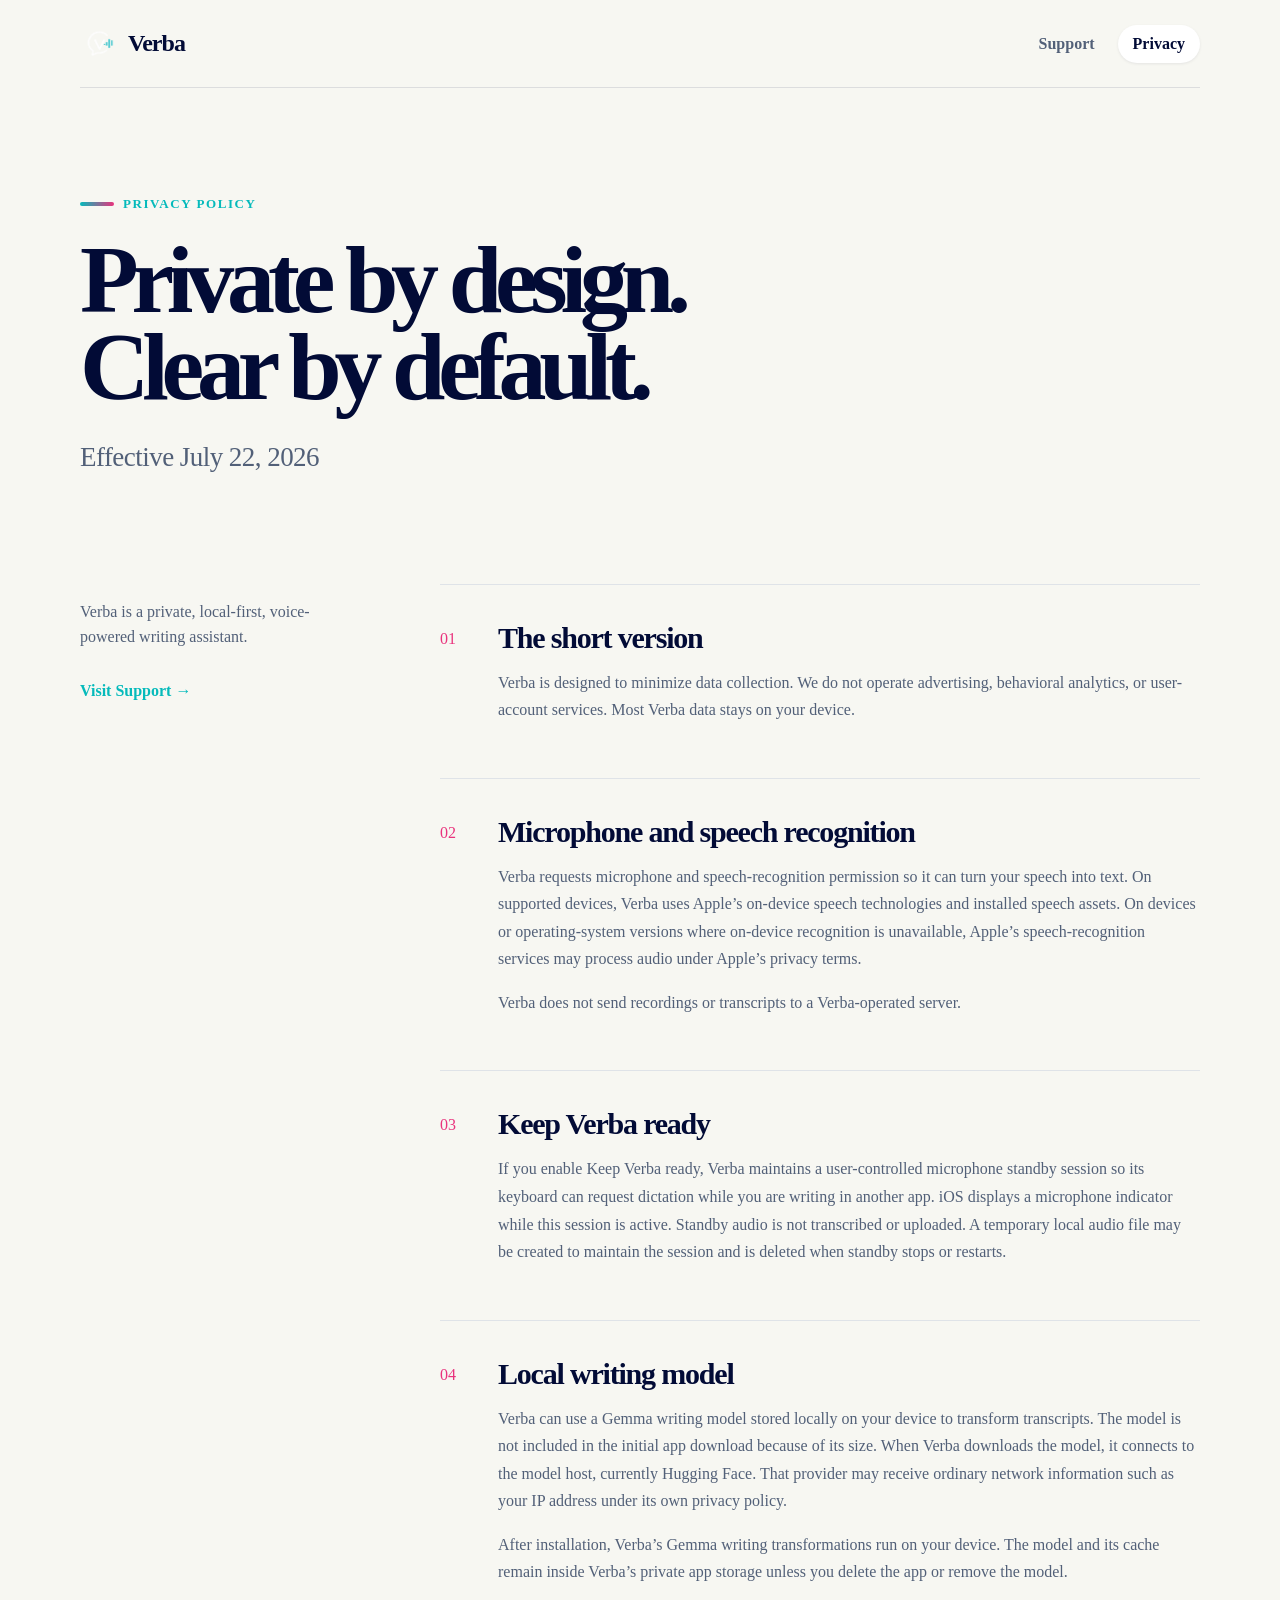
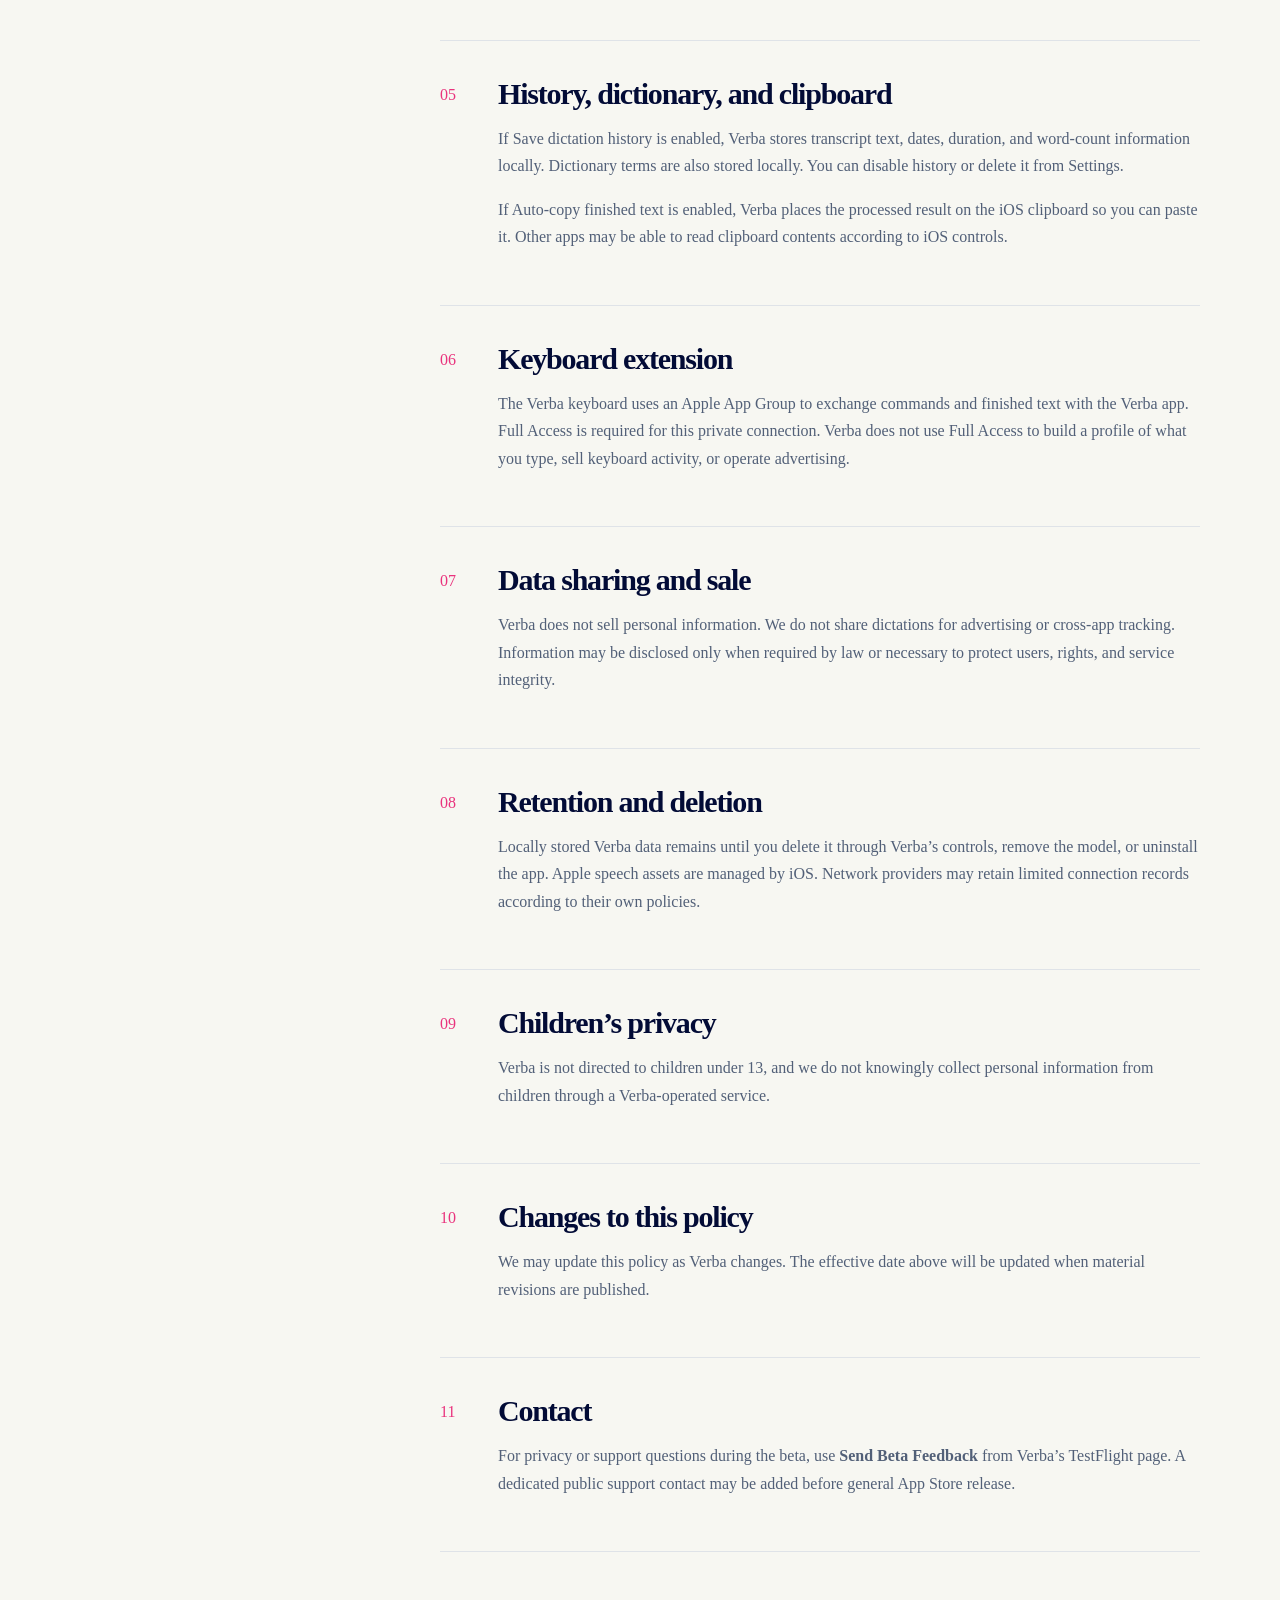
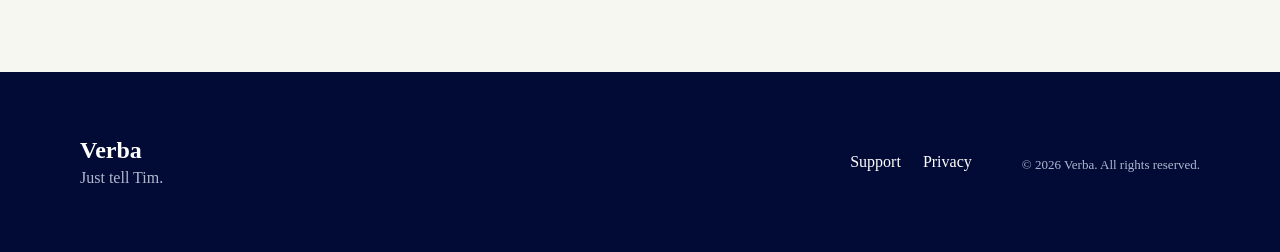
==== privacy/index.html @ 2503d1d3 "Publish Verba support and privacy pages" ====
<!doctype html>
<html lang="en">
<head>
  <meta charset="utf-8">
  <meta name="viewport" content="width=device-width, initial-scale=1">
  <meta name="description" content="Verba Privacy Policy.">
  <title>Privacy Policy — Verba</title>
  <link rel="stylesheet" href="../styles.css">
</head>
<body>
  <header class="site-header shell"><a class="brand" href="../"><img src="../verba-mark.png" alt=""><span>Verba</span></a><nav><a href="../">Support</a><a class="active" href="./">Privacy</a></nav></header>
  <main>
    <section class="policy-hero shell"><div class="eyebrow"><span></span> Privacy Policy</div><h1>Private by design.<br>Clear by default.</h1><p class="lede">Effective July 22, 2026</p></section>
    <div class="policy-layout shell">
      <aside><p>Verba is a private, local-first, voice-powered writing assistant.</p><a href="../">Visit Support →</a></aside>
      <article class="policy-content">
        <section><span>01</span><div><h2>The short version</h2><p>Verba is designed to minimize data collection. We do not operate advertising, behavioral analytics, or user-account services. Most Verba data stays on your device.</p></div></section>
        <section><span>02</span><div><h2>Microphone and speech recognition</h2><p>Verba requests microphone and speech-recognition permission so it can turn your speech into text. On supported devices, Verba uses Apple’s on-device speech technologies and installed speech assets. On devices or operating-system versions where on-device recognition is unavailable, Apple’s speech-recognition services may process audio under Apple’s privacy terms.</p><p>Verba does not send recordings or transcripts to a Verba-operated server.</p></div></section>
        <section><span>03</span><div><h2>Keep Verba ready</h2><p>If you enable Keep Verba ready, Verba maintains a user-controlled microphone standby session so its keyboard can request dictation while you are writing in another app. iOS displays a microphone indicator while this session is active. Standby audio is not transcribed or uploaded. A temporary local audio file may be created to maintain the session and is deleted when standby stops or restarts.</p></div></section>
        <section><span>04</span><div><h2>Local writing model</h2><p>Verba can use a Gemma writing model stored locally on your device to transform transcripts. The model is not included in the initial app download because of its size. When Verba downloads the model, it connects to the model host, currently Hugging Face. That provider may receive ordinary network information such as your IP address under its own privacy policy.</p><p>After installation, Verba’s Gemma writing transformations run on your device. The model and its cache remain inside Verba’s private app storage unless you delete the app or remove the model.</p></div></section>
        <section><span>05</span><div><h2>History, dictionary, and clipboard</h2><p>If Save dictation history is enabled, Verba stores transcript text, dates, duration, and word-count information locally. Dictionary terms are also stored locally. You can disable history or delete it from Settings.</p><p>If Auto-copy finished text is enabled, Verba places the processed result on the iOS clipboard so you can paste it. Other apps may be able to read clipboard contents according to iOS controls.</p></div></section>
        <section><span>06</span><div><h2>Keyboard extension</h2><p>The Verba keyboard uses an Apple App Group to exchange commands and finished text with the Verba app. Full Access is required for this private connection. Verba does not use Full Access to build a profile of what you type, sell keyboard activity, or operate advertising.</p></div></section>
        <section><span>07</span><div><h2>Data sharing and sale</h2><p>Verba does not sell personal information. We do not share dictations for advertising or cross-app tracking. Information may be disclosed only when required by law or necessary to protect users, rights, and service integrity.</p></div></section>
        <section><span>08</span><div><h2>Retention and deletion</h2><p>Locally stored Verba data remains until you delete it through Verba’s controls, remove the model, or uninstall the app. Apple speech assets are managed by iOS. Network providers may retain limited connection records according to their own policies.</p></div></section>
        <section><span>09</span><div><h2>Children’s privacy</h2><p>Verba is not directed to children under 13, and we do not knowingly collect personal information from children through a Verba-operated service.</p></div></section>
        <section><span>10</span><div><h2>Changes to this policy</h2><p>We may update this policy as Verba changes. The effective date above will be updated when material revisions are published.</p></div></section>
        <section><span>11</span><div><h2>Contact</h2><p>For privacy or support questions during the beta, use <strong>Send Beta Feedback</strong> from Verba’s TestFlight page. A dedicated public support contact may be added before general App Store release.</p></div></section>
      </article>
    </div>
  </main>
  <footer><div class="shell footer-inner"><div><strong>Verba</strong><p>Just tell Tim.</p></div><div class="footer-links"><a href="../">Support</a><a href="./">Privacy</a></div><p class="copyright">© 2026 Verba. All rights reserved.</p></div></footer>
</body>
</html>
---- styles.css ----
:root {
  --navy: #020b36;
  --navy-soft: #0a1748;
  --teal: #05babb;
  --pink: #e9337d;
  --paper: #f7f7f2;
  --white: #ffffff;
  --ink-muted: #526078;
  --line: #dfe3e8;
}

* { box-sizing: border-box; }
html { scroll-behavior: smooth; }
body { margin: 0; color: var(--navy); background: var(--paper); font-family: var(--font-geist-sans), system-ui, sans-serif; }
a { color: inherit; text-decoration: none; }
.shell { width: min(1120px, calc(100% - 40px)); margin-inline: auto; }

.site-header { height: 88px; display: flex; align-items: center; justify-content: space-between; border-bottom: 1px solid rgba(2,11,54,.11); }
.brand { display: flex; align-items: center; gap: 10px; font-size: 24px; font-weight: 720; letter-spacing: -.04em; }
.brand img { width: 38px; height: 38px; object-fit: contain; }
nav { display: flex; align-items: center; gap: 8px; }
nav a { color: var(--ink-muted); padding: 10px 15px; border-radius: 999px; font-weight: 600; }
nav a:hover, nav a.active { color: var(--navy); background: var(--white); box-shadow: 0 1px 3px rgba(2,11,54,.08); }

.hero, .policy-hero { padding: 108px 0 96px; }
.eyebrow, .kicker { color: var(--teal); font-size: 13px; font-weight: 760; letter-spacing: .12em; text-transform: uppercase; }
.eyebrow { display: flex; align-items: center; gap: 9px; }
.eyebrow span { width: 34px; height: 4px; border-radius: 4px; background: linear-gradient(90deg,var(--teal),var(--pink)); }
h1 { max-width: 880px; margin: 24px 0 22px; font-size: clamp(56px, 9vw, 112px); line-height: .91; letter-spacing: -.075em; font-weight: 700; }
.lede { max-width: 680px; color: var(--ink-muted); font-size: clamp(19px, 2.4vw, 27px); line-height: 1.45; letter-spacing: -.02em; }
.hero-actions { display: flex; gap: 12px; margin-top: 40px; flex-wrap: wrap; }
.primary-button, .secondary-button { display: inline-flex; justify-content: center; align-items: center; min-height: 52px; padding: 0 22px; border-radius: 14px; font-weight: 680; }
.primary-button { color: white; background: var(--navy); box-shadow: 0 12px 30px rgba(2,11,54,.15); }
.primary-button:hover { background: var(--navy-soft); transform: translateY(-1px); }
.secondary-button { border: 1px solid var(--line); background: rgba(255,255,255,.55); }

.section { padding: 90px 0; border-top: 1px solid rgba(2,11,54,.1); }
.section-heading { display: grid; grid-template-columns: 1fr 2fr; gap: 32px; margin-bottom: 40px; }
h2 { margin: 0; font-size: clamp(34px, 5vw, 58px); line-height: 1; letter-spacing: -.055em; }
.topic-grid { display: grid; grid-template-columns: repeat(3,1fr); gap: 14px; }
.topic-card { min-height: 290px; display: flex; flex-direction: column; padding: 26px; border: 1px solid var(--line); border-radius: 22px; background: var(--white); box-shadow: 0 10px 34px rgba(2,11,54,.045); }
.topic-number { color: var(--pink); font-family: var(--font-geist-mono), monospace; font-size: 13px; }
.topic-card h3 { margin: auto 0 12px; font-size: 24px; letter-spacing: -.035em; }
.topic-card p, .privacy-callout p, .contact-section p { margin: 0; color: var(--ink-muted); line-height: 1.62; }

.privacy-callout { display: grid; grid-template-columns: 1fr auto; gap: 60px; align-items: end; margin-block: 30px 100px; padding: 58px; color: white; background: var(--navy); border-radius: 30px; overflow: hidden; position: relative; }
.privacy-callout::after { content: ""; position: absolute; right: -80px; top: -100px; width: 300px; height: 300px; border-radius: 50%; background: radial-gradient(circle, rgba(5,186,187,.35), transparent 68%); }
.privacy-callout .kicker { color: #55dfda; }
.privacy-callout h2 { margin: 14px 0 20px; max-width: 700px; }
.privacy-callout p { color: #c8d1e5; max-width: 710px; }
.privacy-callout .primary-button { color: var(--navy); background: white; z-index: 1; }

.contact-section { padding: 60px 0 120px; }
.contact-section h2 { margin: 14px 0 22px; }
.contact-section p { max-width: 680px; font-size: 18px; }

.policy-hero { padding-bottom: 80px; }
.policy-hero h1 { font-size: clamp(54px, 8vw, 96px); }
.policy-layout { display: grid; grid-template-columns: 270px 1fr; gap: 90px; padding-bottom: 120px; }
.policy-layout aside { position: sticky; top: 30px; align-self: start; color: var(--ink-muted); line-height: 1.55; }
.policy-layout aside a { display: inline-block; margin-top: 14px; color: var(--teal); font-weight: 700; }
.policy-content { border-top: 1px solid var(--line); }
.policy-content > section { display: grid; grid-template-columns: 46px 1fr; gap: 12px; padding: 38px 0; border-bottom: 1px solid var(--line); }
.policy-content > section > span { color: var(--pink); font: 13px var(--font-geist-mono), monospace; padding-top: 7px; }
.policy-content h2 { font-size: 30px; letter-spacing: -.04em; }
.policy-content p { color: var(--ink-muted); line-height: 1.72; font-size: 16px; }

footer { color: white; background: var(--navy); }
.footer-inner { min-height: 180px; display: grid; grid-template-columns: 1fr auto auto; align-items: center; gap: 50px; }
.footer-inner strong { font-size: 24px; }
.footer-inner p { margin: 5px 0 0; color: #aeb9d1; }
.footer-links { display: flex; gap: 22px; }
.copyright { font-size: 13px; }

@media (max-width: 800px) {
  .hero, .policy-hero { padding: 72px 0 68px; }
  .section-heading, .policy-layout { grid-template-columns: 1fr; gap: 25px; }
  .topic-grid { grid-template-columns: 1fr; }
  .topic-card { min-height: 240px; }
  .privacy-callout { grid-template-columns: 1fr; padding: 36px 26px; gap: 30px; }
  .policy-layout aside { position: static; }
  .footer-inner { grid-template-columns: 1fr; padding: 44px 0; gap: 25px; }
}

@media (max-width: 520px) {
  .shell { width: min(100% - 28px, 1120px); }
  .site-header { height: 74px; }
  .brand { font-size: 21px; }
  .brand img { width: 32px; height: 32px; }
  nav a { padding: 8px 10px; font-size: 14px; }
  h1 { font-size: 55px; }
  .hero-actions a { width: 100%; }
}
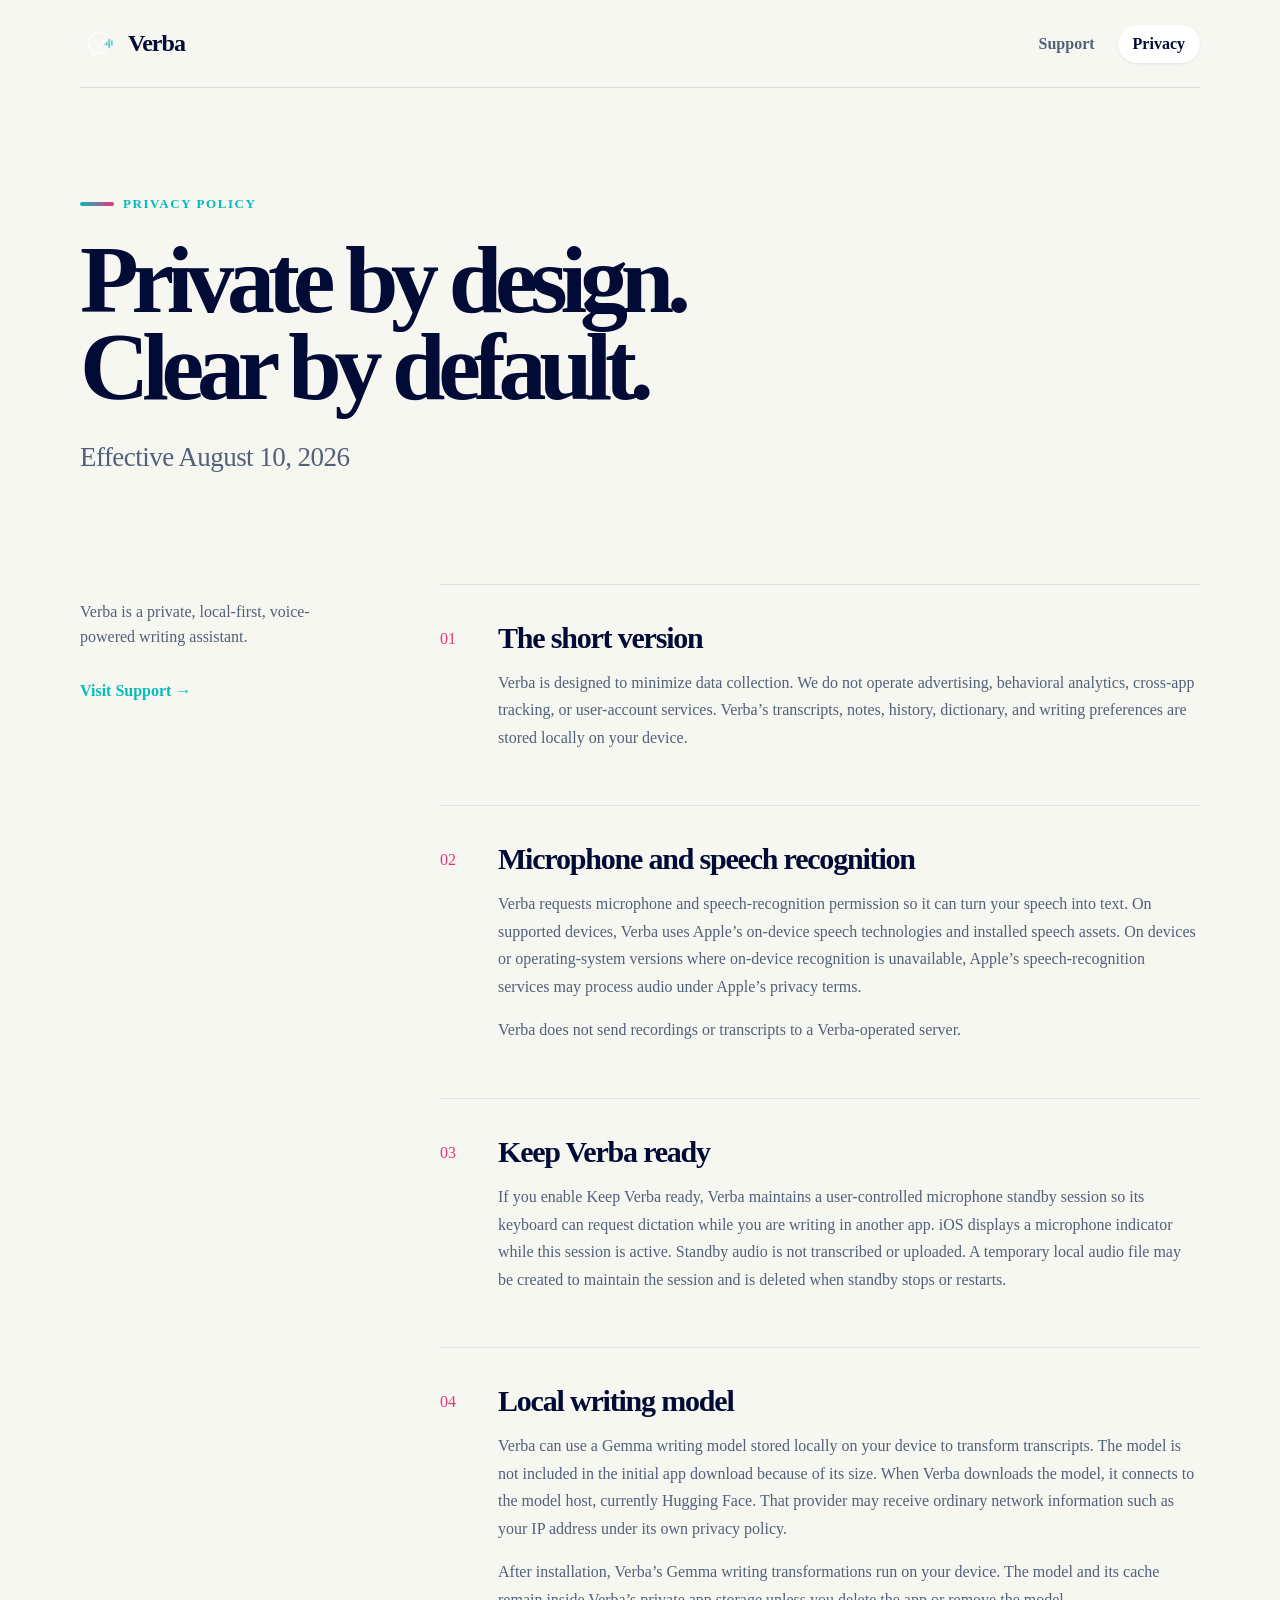
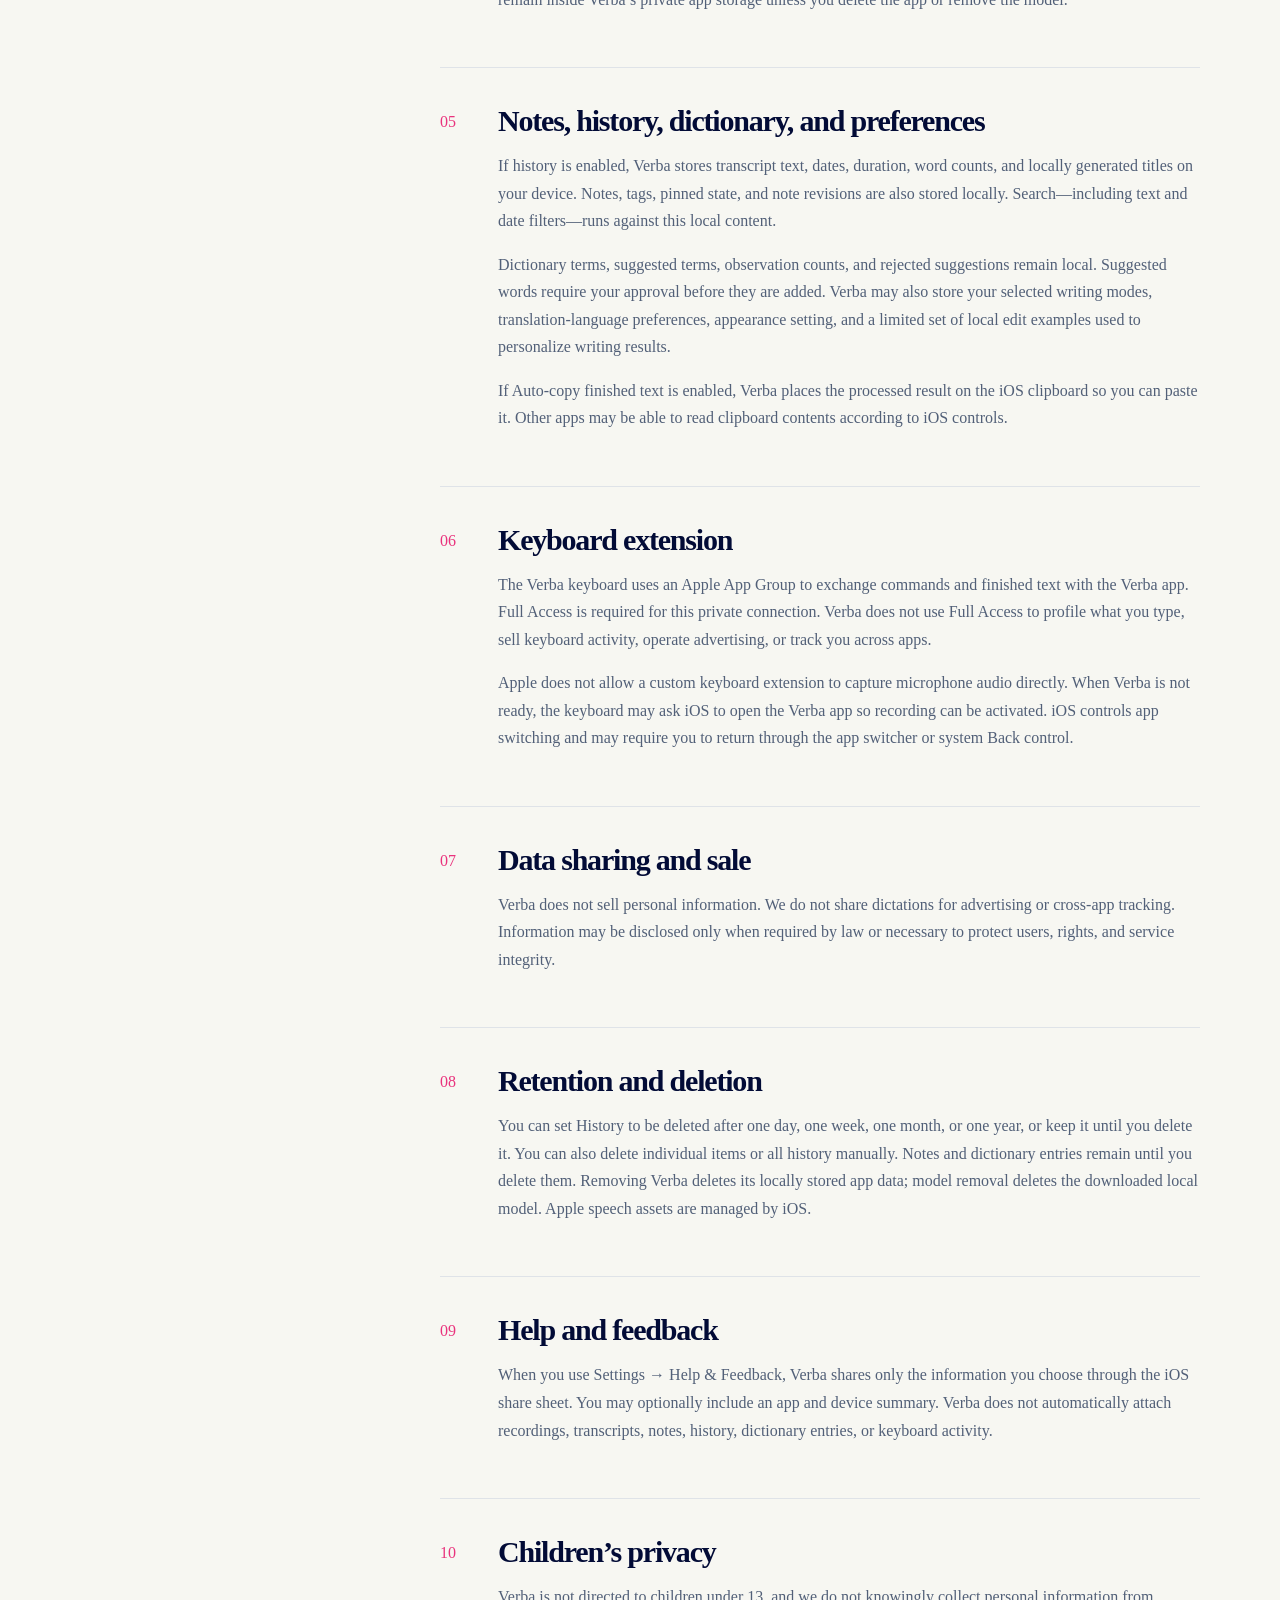
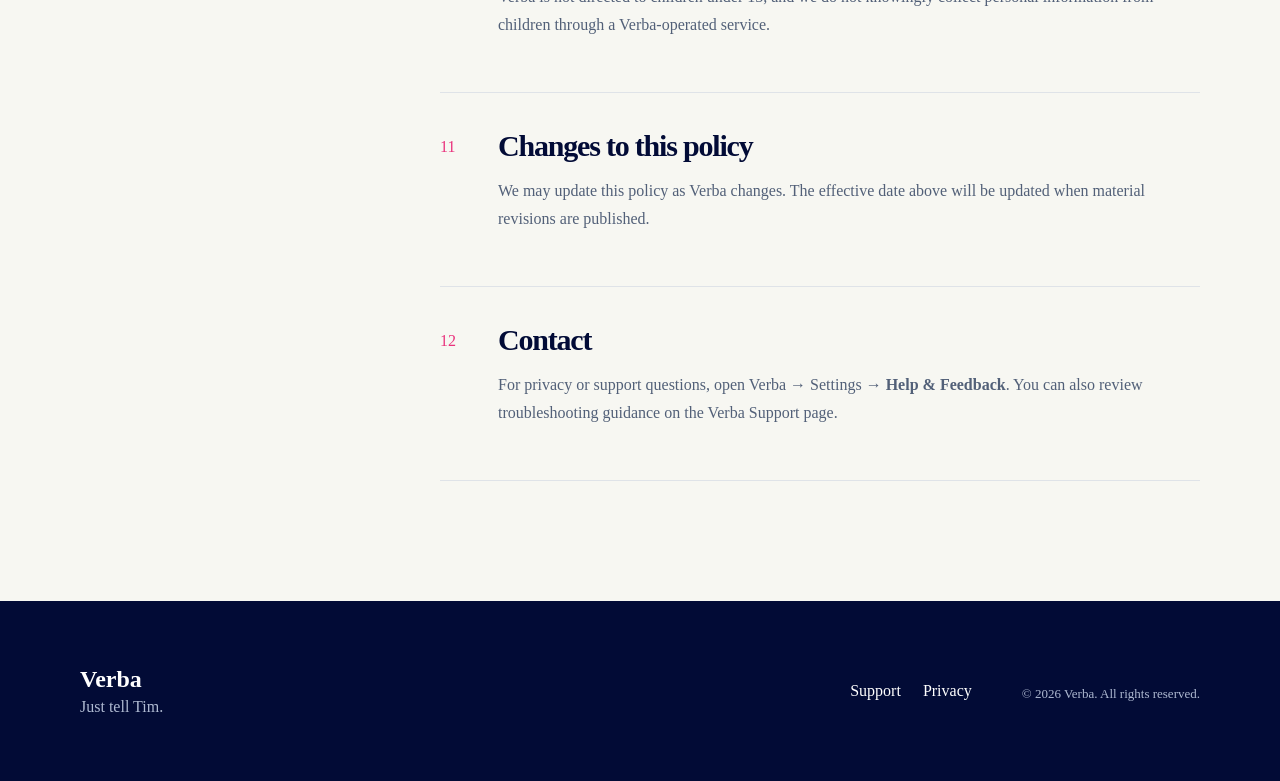
==== commit 5c6b08fd: "Update Verba support and privacy pages" ====
--- a/privacy/index.html
+++ b/privacy/index.html
@@ -10,21 +10,22 @@
 <body>
   <header class="site-header shell"><a class="brand" href="../"><img src="../verba-mark.png" alt=""><span>Verba</span></a><nav><a href="../">Support</a><a class="active" href="./">Privacy</a></nav></header>
   <main>
-    <section class="policy-hero shell"><div class="eyebrow"><span></span> Privacy Policy</div><h1>Private by design.<br>Clear by default.</h1><p class="lede">Effective July 22, 2026</p></section>
+    <section class="policy-hero shell"><div class="eyebrow"><span></span> Privacy Policy</div><h1>Private by design.<br>Clear by default.</h1><p class="lede">Effective August 10, 2026</p></section>
     <div class="policy-layout shell">
       <aside><p>Verba is a private, local-first, voice-powered writing assistant.</p><a href="../">Visit Support →</a></aside>
       <article class="policy-content">
-        <section><span>01</span><div><h2>The short version</h2><p>Verba is designed to minimize data collection. We do not operate advertising, behavioral analytics, or user-account services. Most Verba data stays on your device.</p></div></section>
+        <section><span>01</span><div><h2>The short version</h2><p>Verba is designed to minimize data collection. We do not operate advertising, behavioral analytics, cross-app tracking, or user-account services. Verba’s transcripts, notes, history, dictionary, and writing preferences are stored locally on your device.</p></div></section>
         <section><span>02</span><div><h2>Microphone and speech recognition</h2><p>Verba requests microphone and speech-recognition permission so it can turn your speech into text. On supported devices, Verba uses Apple’s on-device speech technologies and installed speech assets. On devices or operating-system versions where on-device recognition is unavailable, Apple’s speech-recognition services may process audio under Apple’s privacy terms.</p><p>Verba does not send recordings or transcripts to a Verba-operated server.</p></div></section>
         <section><span>03</span><div><h2>Keep Verba ready</h2><p>If you enable Keep Verba ready, Verba maintains a user-controlled microphone standby session so its keyboard can request dictation while you are writing in another app. iOS displays a microphone indicator while this session is active. Standby audio is not transcribed or uploaded. A temporary local audio file may be created to maintain the session and is deleted when standby stops or restarts.</p></div></section>
         <section><span>04</span><div><h2>Local writing model</h2><p>Verba can use a Gemma writing model stored locally on your device to transform transcripts. The model is not included in the initial app download because of its size. When Verba downloads the model, it connects to the model host, currently Hugging Face. That provider may receive ordinary network information such as your IP address under its own privacy policy.</p><p>After installation, Verba’s Gemma writing transformations run on your device. The model and its cache remain inside Verba’s private app storage unless you delete the app or remove the model.</p></div></section>
-        <section><span>05</span><div><h2>History, dictionary, and clipboard</h2><p>If Save dictation history is enabled, Verba stores transcript text, dates, duration, and word-count information locally. Dictionary terms are also stored locally. You can disable history or delete it from Settings.</p><p>If Auto-copy finished text is enabled, Verba places the processed result on the iOS clipboard so you can paste it. Other apps may be able to read clipboard contents according to iOS controls.</p></div></section>
-        <section><span>06</span><div><h2>Keyboard extension</h2><p>The Verba keyboard uses an Apple App Group to exchange commands and finished text with the Verba app. Full Access is required for this private connection. Verba does not use Full Access to build a profile of what you type, sell keyboard activity, or operate advertising.</p></div></section>
+        <section><span>05</span><div><h2>Notes, history, dictionary, and preferences</h2><p>If history is enabled, Verba stores transcript text, dates, duration, word counts, and locally generated titles on your device. Notes, tags, pinned state, and note revisions are also stored locally. Search—including text and date filters—runs against this local content.</p><p>Dictionary terms, suggested terms, observation counts, and rejected suggestions remain local. Suggested words require your approval before they are added. Verba may also store your selected writing modes, translation-language preferences, appearance setting, and a limited set of local edit examples used to personalize writing results.</p><p>If Auto-copy finished text is enabled, Verba places the processed result on the iOS clipboard so you can paste it. Other apps may be able to read clipboard contents according to iOS controls.</p></div></section>
+        <section><span>06</span><div><h2>Keyboard extension</h2><p>The Verba keyboard uses an Apple App Group to exchange commands and finished text with the Verba app. Full Access is required for this private connection. Verba does not use Full Access to profile what you type, sell keyboard activity, operate advertising, or track you across apps.</p><p>Apple does not allow a custom keyboard extension to capture microphone audio directly. When Verba is not ready, the keyboard may ask iOS to open the Verba app so recording can be activated. iOS controls app switching and may require you to return through the app switcher or system Back control.</p></div></section>
         <section><span>07</span><div><h2>Data sharing and sale</h2><p>Verba does not sell personal information. We do not share dictations for advertising or cross-app tracking. Information may be disclosed only when required by law or necessary to protect users, rights, and service integrity.</p></div></section>
-        <section><span>08</span><div><h2>Retention and deletion</h2><p>Locally stored Verba data remains until you delete it through Verba’s controls, remove the model, or uninstall the app. Apple speech assets are managed by iOS. Network providers may retain limited connection records according to their own policies.</p></div></section>
-        <section><span>09</span><div><h2>Children’s privacy</h2><p>Verba is not directed to children under 13, and we do not knowingly collect personal information from children through a Verba-operated service.</p></div></section>
-        <section><span>10</span><div><h2>Changes to this policy</h2><p>We may update this policy as Verba changes. The effective date above will be updated when material revisions are published.</p></div></section>
-        <section><span>11</span><div><h2>Contact</h2><p>For privacy or support questions during the beta, use <strong>Send Beta Feedback</strong> from Verba’s TestFlight page. A dedicated public support contact may be added before general App Store release.</p></div></section>
+        <section><span>08</span><div><h2>Retention and deletion</h2><p>You can set History to be deleted after one day, one week, one month, or one year, or keep it until you delete it. You can also delete individual items or all history manually. Notes and dictionary entries remain until you delete them. Removing Verba deletes its locally stored app data; model removal deletes the downloaded local model. Apple speech assets are managed by iOS.</p></div></section>
+        <section><span>09</span><div><h2>Help and feedback</h2><p>When you use Settings → Help &amp; Feedback, Verba shares only the information you choose through the iOS share sheet. You may optionally include an app and device summary. Verba does not automatically attach recordings, transcripts, notes, history, dictionary entries, or keyboard activity.</p></div></section>
+        <section><span>10</span><div><h2>Children’s privacy</h2><p>Verba is not directed to children under 13, and we do not knowingly collect personal information from children through a Verba-operated service.</p></div></section>
+        <section><span>11</span><div><h2>Changes to this policy</h2><p>We may update this policy as Verba changes. The effective date above will be updated when material revisions are published.</p></div></section>
+        <section><span>12</span><div><h2>Contact</h2><p>For privacy or support questions, open Verba → Settings → <strong>Help &amp; Feedback</strong>. You can also review troubleshooting guidance on the <a href="../">Verba Support page</a>.</p></div></section>
       </article>
     </div>
   </main>
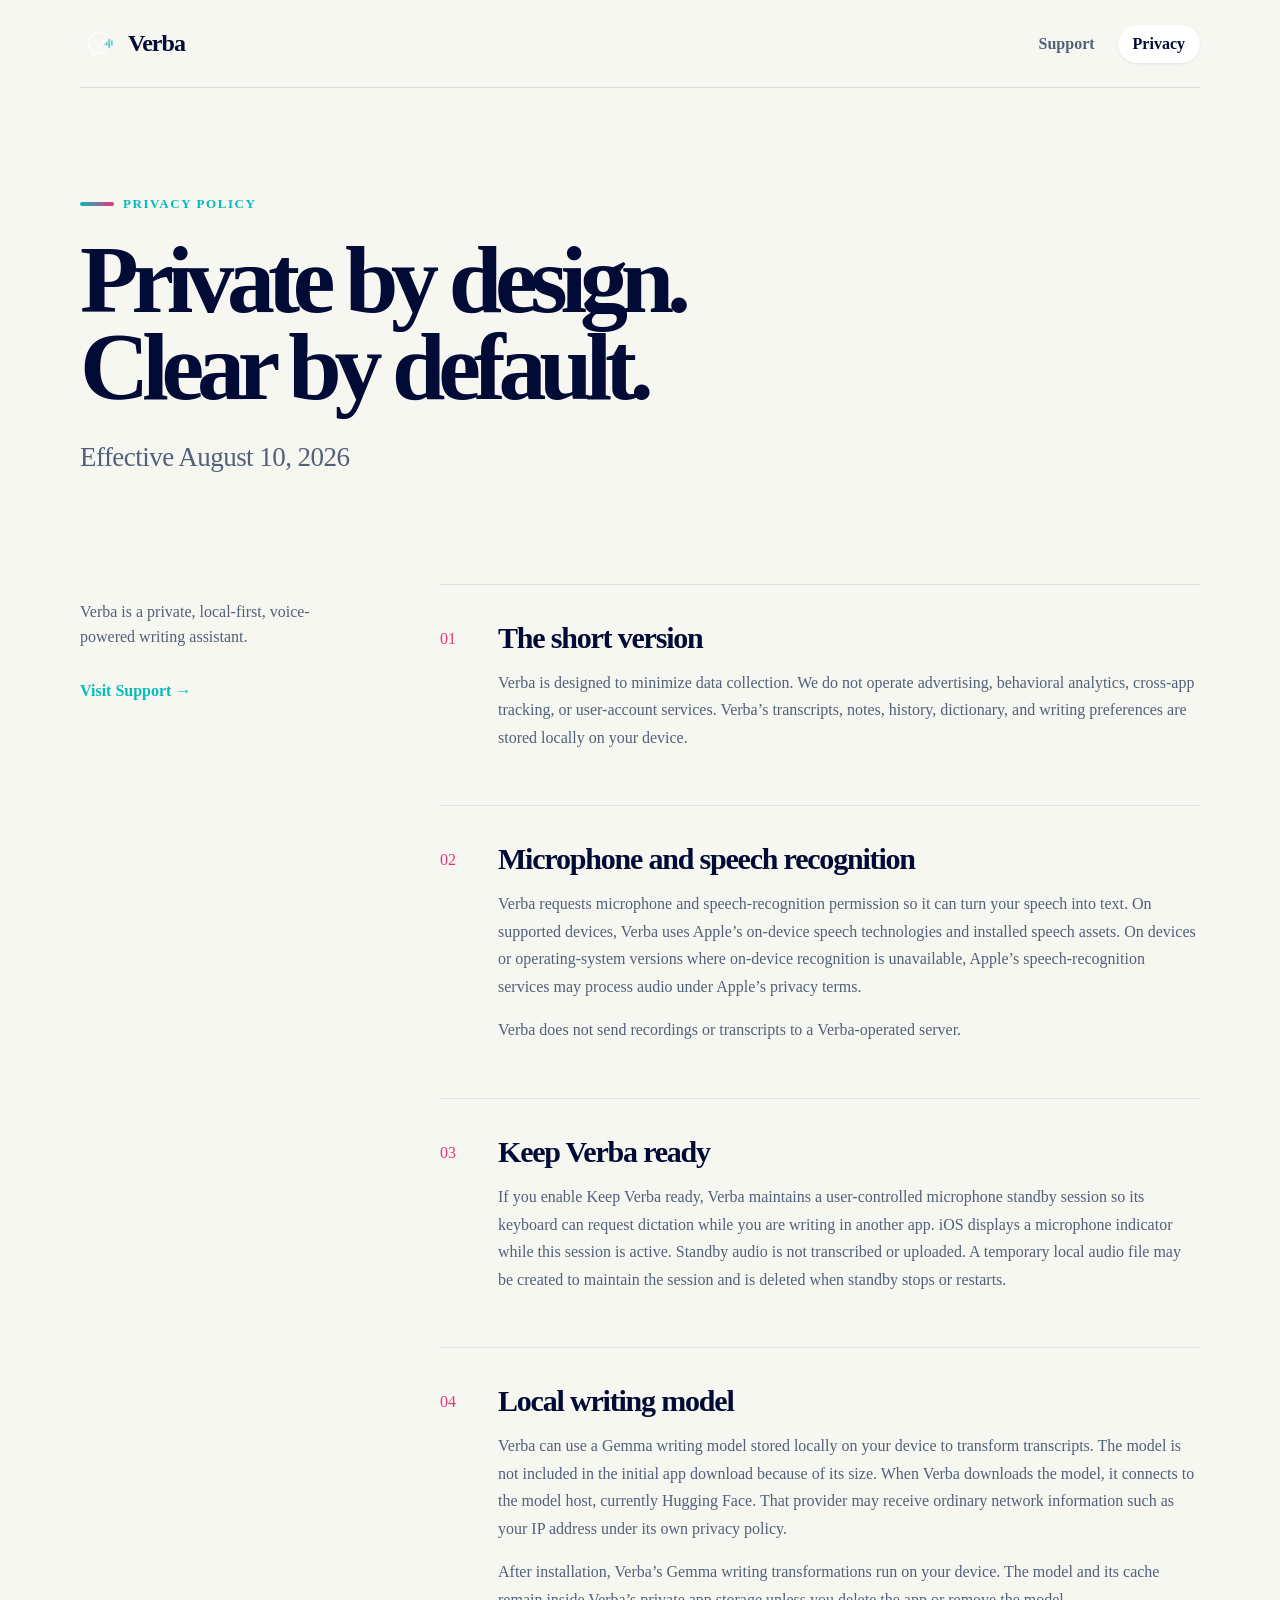
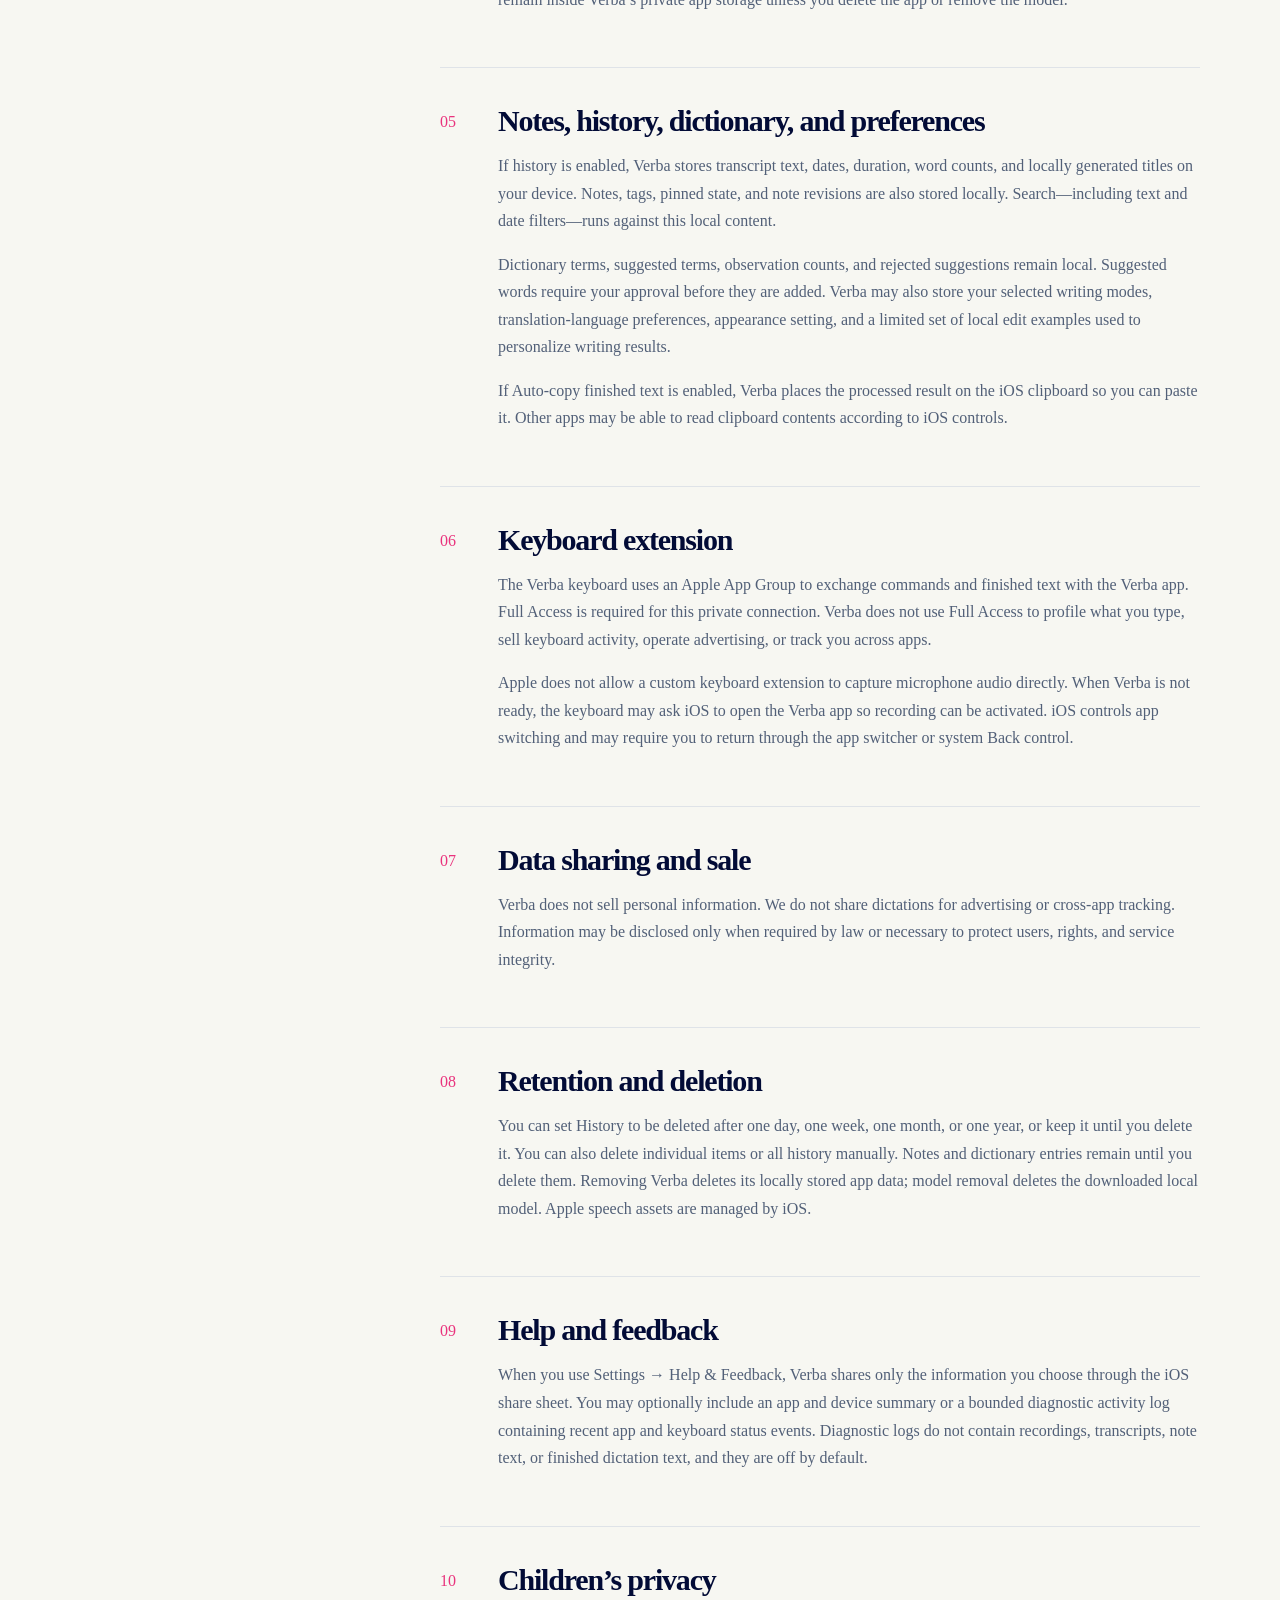
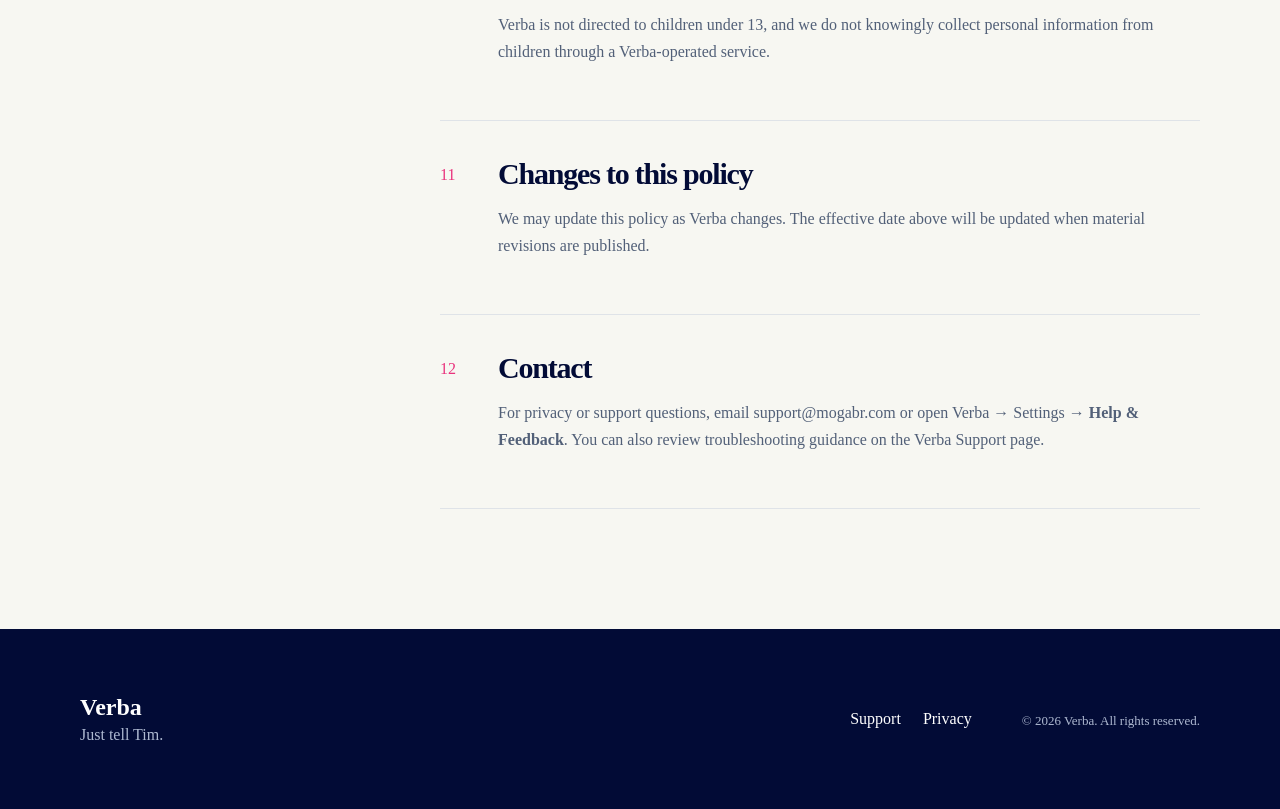
==== commit d61f0066: "Add Verba support contact and log disclosure" ====
--- a/privacy/index.html
+++ b/privacy/index.html
@@ -22,10 +22,10 @@
         <section><span>06</span><div><h2>Keyboard extension</h2><p>The Verba keyboard uses an Apple App Group to exchange commands and finished text with the Verba app. Full Access is required for this private connection. Verba does not use Full Access to profile what you type, sell keyboard activity, operate advertising, or track you across apps.</p><p>Apple does not allow a custom keyboard extension to capture microphone audio directly. When Verba is not ready, the keyboard may ask iOS to open the Verba app so recording can be activated. iOS controls app switching and may require you to return through the app switcher or system Back control.</p></div></section>
         <section><span>07</span><div><h2>Data sharing and sale</h2><p>Verba does not sell personal information. We do not share dictations for advertising or cross-app tracking. Information may be disclosed only when required by law or necessary to protect users, rights, and service integrity.</p></div></section>
         <section><span>08</span><div><h2>Retention and deletion</h2><p>You can set History to be deleted after one day, one week, one month, or one year, or keep it until you delete it. You can also delete individual items or all history manually. Notes and dictionary entries remain until you delete them. Removing Verba deletes its locally stored app data; model removal deletes the downloaded local model. Apple speech assets are managed by iOS.</p></div></section>
-        <section><span>09</span><div><h2>Help and feedback</h2><p>When you use Settings → Help &amp; Feedback, Verba shares only the information you choose through the iOS share sheet. You may optionally include an app and device summary. Verba does not automatically attach recordings, transcripts, notes, history, dictionary entries, or keyboard activity.</p></div></section>
+        <section><span>09</span><div><h2>Help and feedback</h2><p>When you use Settings → Help &amp; Feedback, Verba shares only the information you choose through the iOS share sheet. You may optionally include an app and device summary or a bounded diagnostic activity log containing recent app and keyboard status events. Diagnostic logs do not contain recordings, transcripts, note text, or finished dictation text, and they are off by default.</p></div></section>
         <section><span>10</span><div><h2>Children’s privacy</h2><p>Verba is not directed to children under 13, and we do not knowingly collect personal information from children through a Verba-operated service.</p></div></section>
         <section><span>11</span><div><h2>Changes to this policy</h2><p>We may update this policy as Verba changes. The effective date above will be updated when material revisions are published.</p></div></section>
-        <section><span>12</span><div><h2>Contact</h2><p>For privacy or support questions, open Verba → Settings → <strong>Help &amp; Feedback</strong>. You can also review troubleshooting guidance on the <a href="../">Verba Support page</a>.</p></div></section>
+        <section><span>12</span><div><h2>Contact</h2><p>For privacy or support questions, email <a href="mailto:support@mogabr.com">support@mogabr.com</a> or open Verba → Settings → <strong>Help &amp; Feedback</strong>. You can also review troubleshooting guidance on the <a href="../">Verba Support page</a>.</p></div></section>
       </article>
     </div>
   </main>
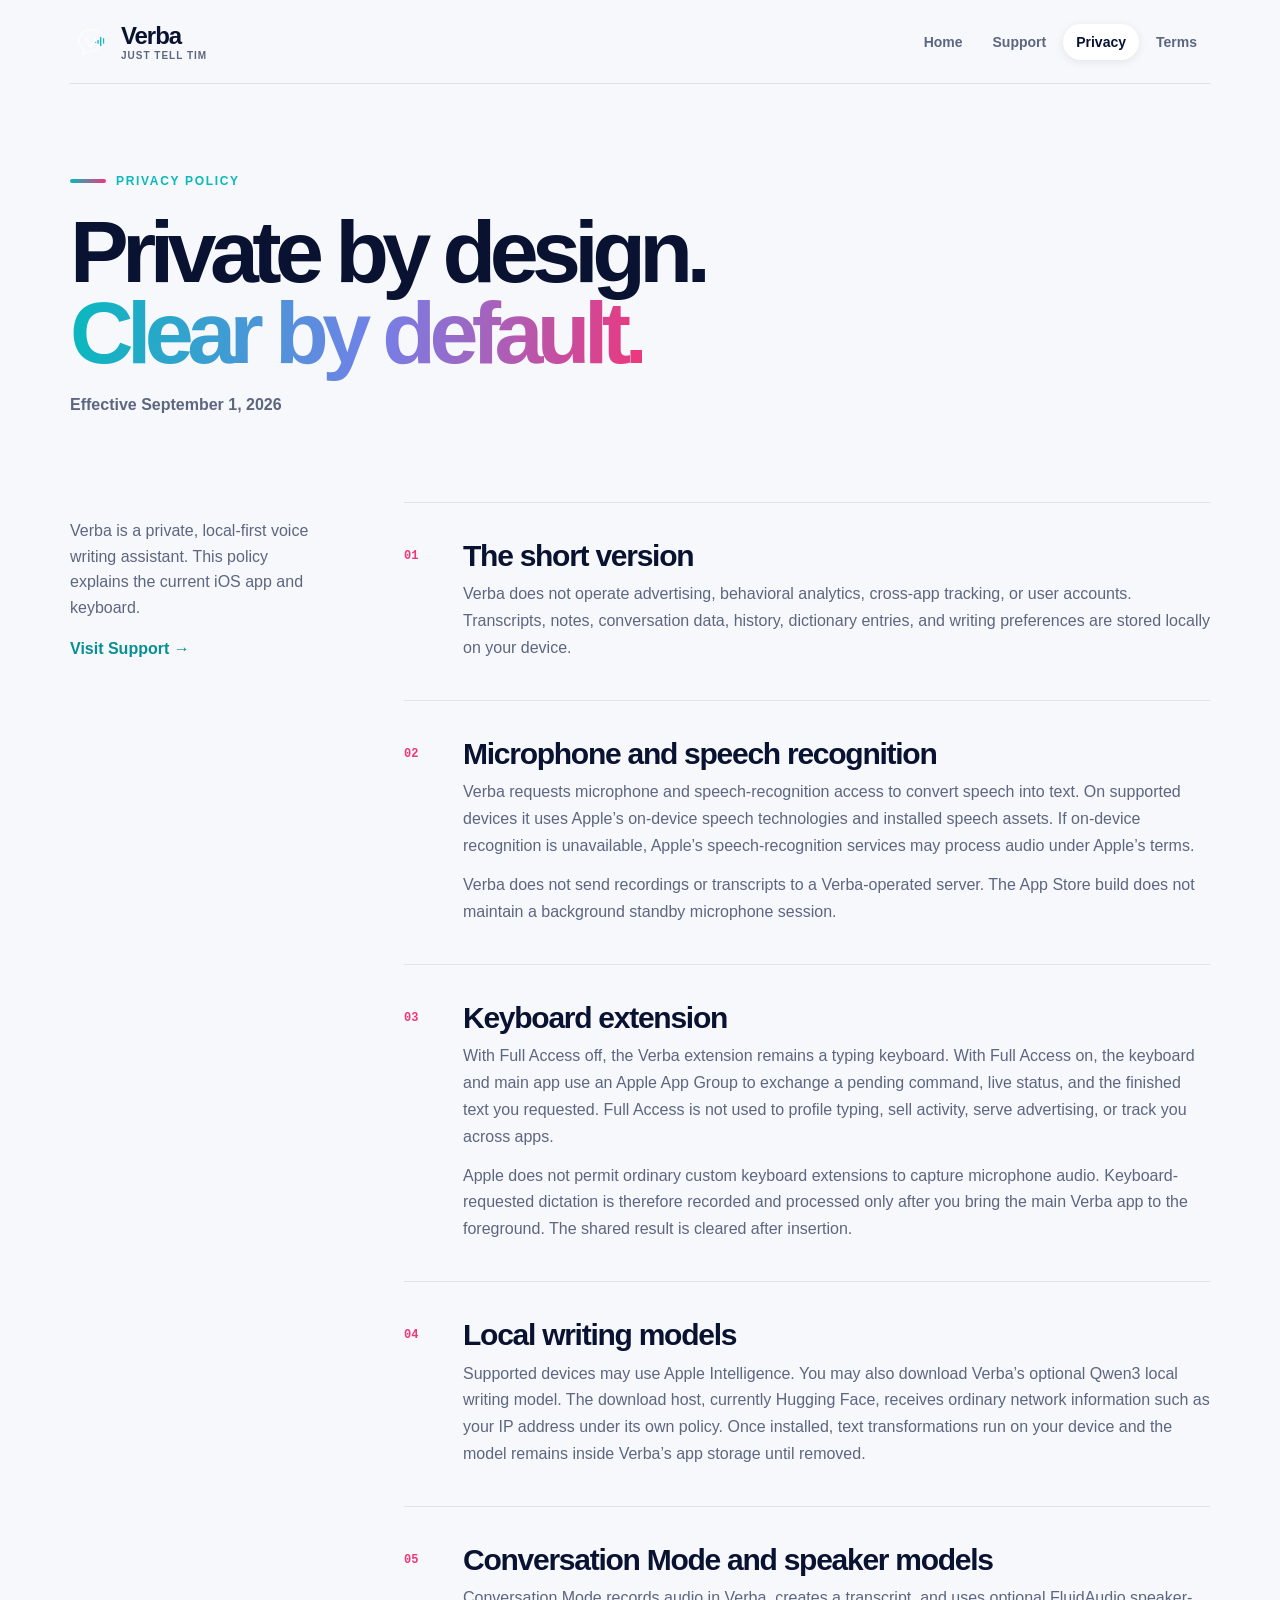
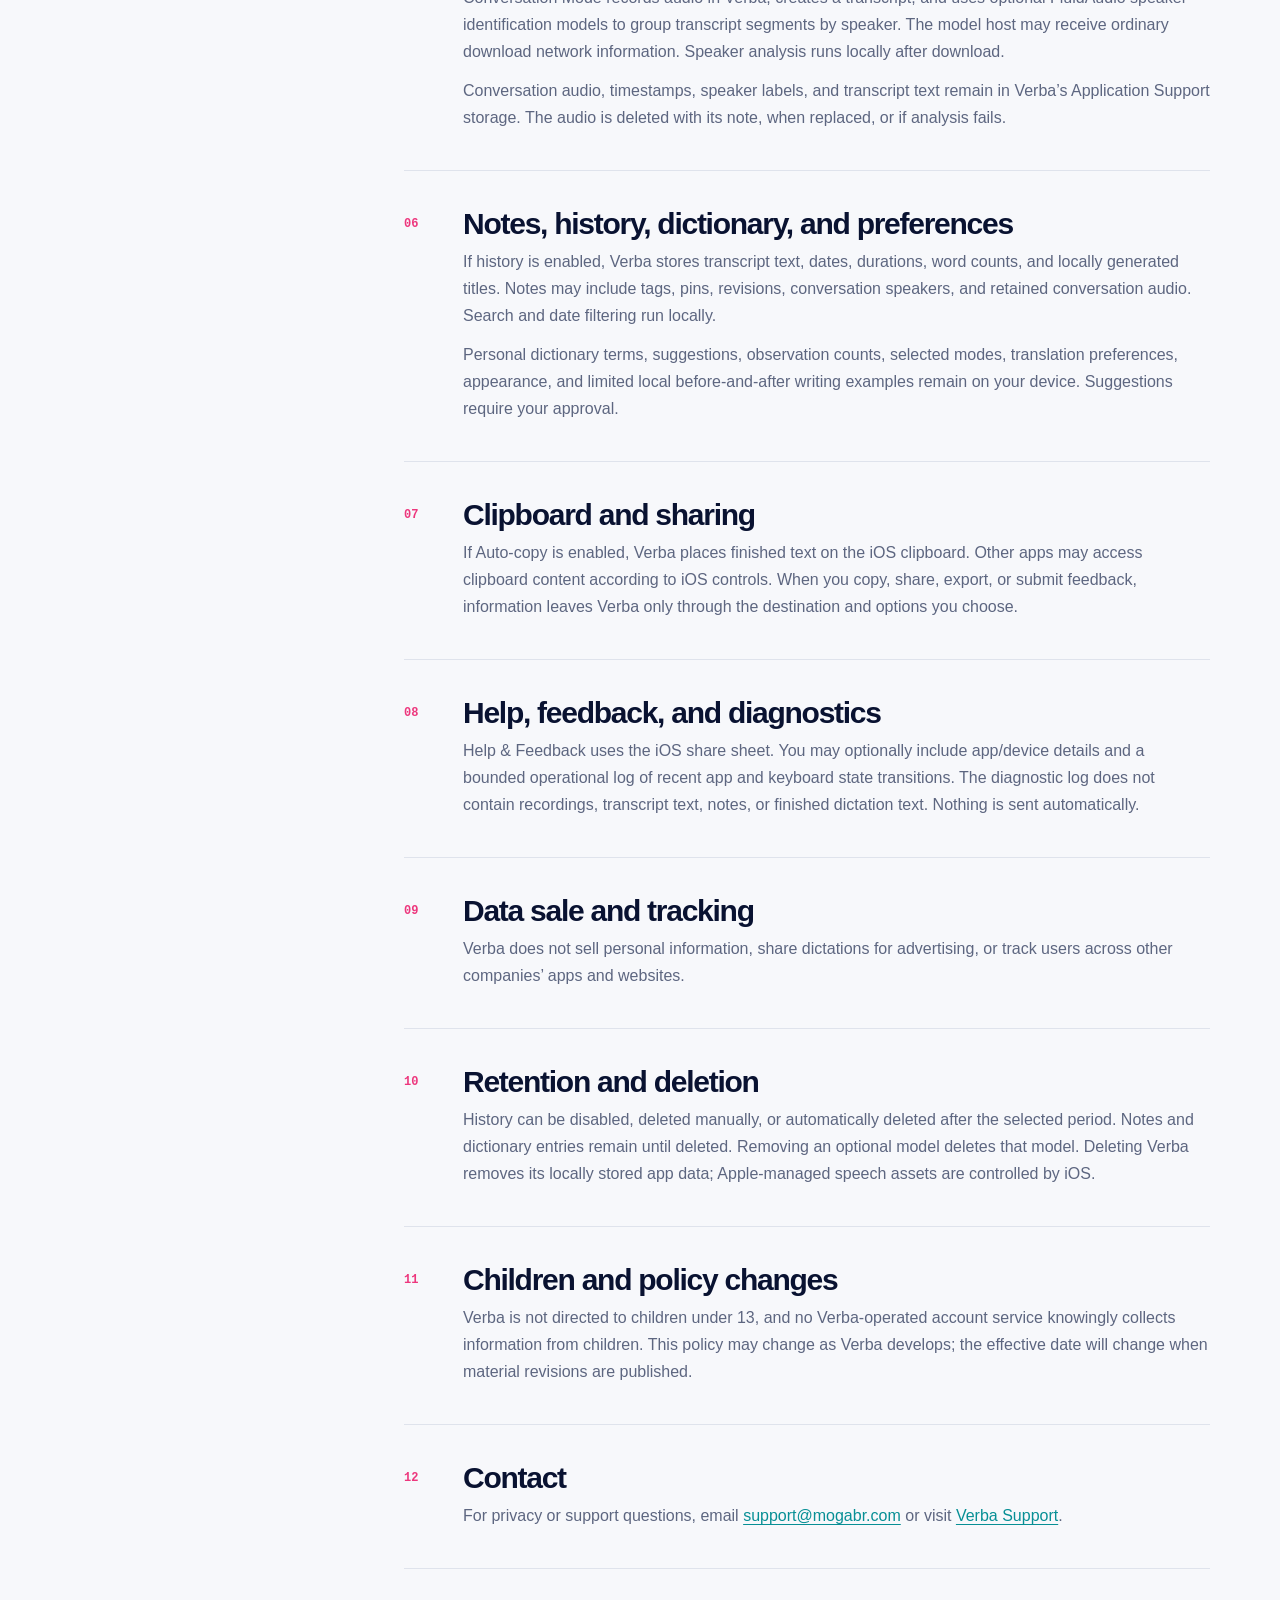
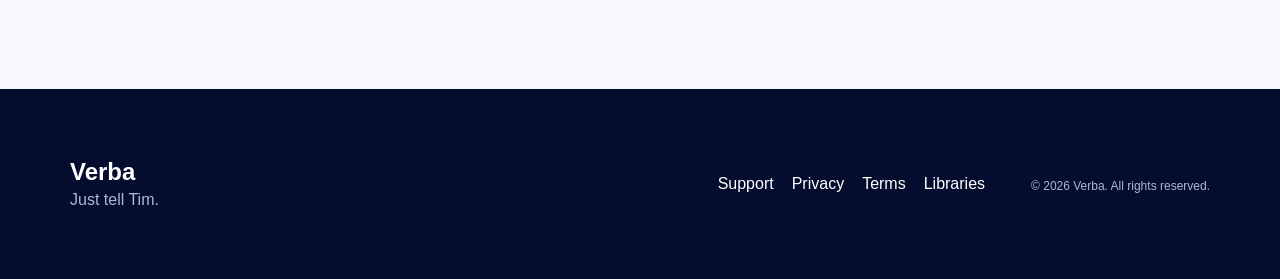
==== commit 79164079: "Publish redesigned Verba website" ====
--- a/privacy/index.html
+++ b/privacy/index.html
@@ -1,34 +1,26 @@
 <!doctype html>
 <html lang="en">
-<head>
-  <meta charset="utf-8">
-  <meta name="viewport" content="width=device-width, initial-scale=1">
-  <meta name="description" content="Verba Privacy Policy.">
-  <title>Privacy Policy — Verba</title>
-  <link rel="stylesheet" href="../styles.css">
-</head>
+<head><meta charset="utf-8"><meta name="viewport" content="width=device-width,initial-scale=1"><meta name="description" content="Privacy Policy for Verba: Just Tell Tim."><title>Privacy Policy — Verba</title><link rel="icon" href="../verba-mark.png"><link rel="stylesheet" href="../styles.css"></head>
 <body>
-  <header class="site-header shell"><a class="brand" href="../"><img src="../verba-mark.png" alt=""><span>Verba</span></a><nav><a href="../">Support</a><a class="active" href="./">Privacy</a></nav></header>
+  <header class="site-header shell"><a class="brand" href="../"><img src="../verba-mark.png" alt=""><span>Verba<small>Just Tell Tim</small></span></a><nav><a href="../">Home</a><a href="../support/">Support</a><a class="active" href="./">Privacy</a><a href="../terms/">Terms</a></nav></header>
   <main>
-    <section class="policy-hero shell"><div class="eyebrow"><span></span> Privacy Policy</div><h1>Private by design.<br>Clear by default.</h1><p class="lede">Effective August 10, 2026</p></section>
-    <div class="policy-layout shell">
-      <aside><p>Verba is a private, local-first, voice-powered writing assistant.</p><a href="../">Visit Support →</a></aside>
-      <article class="policy-content">
-        <section><span>01</span><div><h2>The short version</h2><p>Verba is designed to minimize data collection. We do not operate advertising, behavioral analytics, cross-app tracking, or user-account services. Verba’s transcripts, notes, history, dictionary, and writing preferences are stored locally on your device.</p></div></section>
-        <section><span>02</span><div><h2>Microphone and speech recognition</h2><p>Verba requests microphone and speech-recognition permission so it can turn your speech into text. On supported devices, Verba uses Apple’s on-device speech technologies and installed speech assets. On devices or operating-system versions where on-device recognition is unavailable, Apple’s speech-recognition services may process audio under Apple’s privacy terms.</p><p>Verba does not send recordings or transcripts to a Verba-operated server.</p></div></section>
-        <section><span>03</span><div><h2>Keep Verba ready</h2><p>If you enable Keep Verba ready, Verba maintains a user-controlled microphone standby session so its keyboard can request dictation while you are writing in another app. iOS displays a microphone indicator while this session is active. Standby audio is not transcribed or uploaded. A temporary local audio file may be created to maintain the session and is deleted when standby stops or restarts.</p></div></section>
-        <section><span>04</span><div><h2>Local writing model</h2><p>Verba can use a Gemma writing model stored locally on your device to transform transcripts. The model is not included in the initial app download because of its size. When Verba downloads the model, it connects to the model host, currently Hugging Face. That provider may receive ordinary network information such as your IP address under its own privacy policy.</p><p>After installation, Verba’s Gemma writing transformations run on your device. The model and its cache remain inside Verba’s private app storage unless you delete the app or remove the model.</p></div></section>
-        <section><span>05</span><div><h2>Notes, history, dictionary, and preferences</h2><p>If history is enabled, Verba stores transcript text, dates, duration, word counts, and locally generated titles on your device. Notes, tags, pinned state, and note revisions are also stored locally. Search—including text and date filters—runs against this local content.</p><p>Dictionary terms, suggested terms, observation counts, and rejected suggestions remain local. Suggested words require your approval before they are added. Verba may also store your selected writing modes, translation-language preferences, appearance setting, and a limited set of local edit examples used to personalize writing results.</p><p>If Auto-copy finished text is enabled, Verba places the processed result on the iOS clipboard so you can paste it. Other apps may be able to read clipboard contents according to iOS controls.</p></div></section>
-        <section><span>06</span><div><h2>Keyboard extension</h2><p>The Verba keyboard uses an Apple App Group to exchange commands and finished text with the Verba app. Full Access is required for this private connection. Verba does not use Full Access to profile what you type, sell keyboard activity, operate advertising, or track you across apps.</p><p>Apple does not allow a custom keyboard extension to capture microphone audio directly. When Verba is not ready, the keyboard may ask iOS to open the Verba app so recording can be activated. iOS controls app switching and may require you to return through the app switcher or system Back control.</p></div></section>
-        <section><span>07</span><div><h2>Data sharing and sale</h2><p>Verba does not sell personal information. We do not share dictations for advertising or cross-app tracking. Information may be disclosed only when required by law or necessary to protect users, rights, and service integrity.</p></div></section>
-        <section><span>08</span><div><h2>Retention and deletion</h2><p>You can set History to be deleted after one day, one week, one month, or one year, or keep it until you delete it. You can also delete individual items or all history manually. Notes and dictionary entries remain until you delete them. Removing Verba deletes its locally stored app data; model removal deletes the downloaded local model. Apple speech assets are managed by iOS.</p></div></section>
-        <section><span>09</span><div><h2>Help and feedback</h2><p>When you use Settings → Help &amp; Feedback, Verba shares only the information you choose through the iOS share sheet. You may optionally include an app and device summary or a bounded diagnostic activity log containing recent app and keyboard status events. Diagnostic logs do not contain recordings, transcripts, note text, or finished dictation text, and they are off by default.</p></div></section>
-        <section><span>10</span><div><h2>Children’s privacy</h2><p>Verba is not directed to children under 13, and we do not knowingly collect personal information from children through a Verba-operated service.</p></div></section>
-        <section><span>11</span><div><h2>Changes to this policy</h2><p>We may update this policy as Verba changes. The effective date above will be updated when material revisions are published.</p></div></section>
-        <section><span>12</span><div><h2>Contact</h2><p>For privacy or support questions, email <a href="mailto:support@mogabr.com">support@mogabr.com</a> or open Verba → Settings → <strong>Help &amp; Feedback</strong>. You can also review troubleshooting guidance on the <a href="../">Verba Support page</a>.</p></div></section>
+    <section class="policy-hero shell"><div class="eyebrow">Privacy Policy</div><h1>Private by design.<br><span class="gradient-text">Clear by default.</span></h1><p class="legal-date">Effective September 1, 2026</p></section>
+    <div class="policy-layout shell"><aside><p>Verba is a private, local-first voice writing assistant. This policy explains the current iOS app and keyboard.</p><p><a href="../support/">Visit Support →</a></p></aside>
+      <article class="prose">
+        <section><span>01</span><div><h2>The short version</h2><p>Verba does not operate advertising, behavioral analytics, cross-app tracking, or user accounts. Transcripts, notes, conversation data, history, dictionary entries, and writing preferences are stored locally on your device.</p></div></section>
+        <section><span>02</span><div><h2>Microphone and speech recognition</h2><p>Verba requests microphone and speech-recognition access to convert speech into text. On supported devices it uses Apple’s on-device speech technologies and installed speech assets. If on-device recognition is unavailable, Apple’s speech-recognition services may process audio under Apple’s terms.</p><p>Verba does not send recordings or transcripts to a Verba-operated server. The App Store build does not maintain a background standby microphone session.</p></div></section>
+        <section><span>03</span><div><h2>Keyboard extension</h2><p>With Full Access off, the Verba extension remains a typing keyboard. With Full Access on, the keyboard and main app use an Apple App Group to exchange a pending command, live status, and the finished text you requested. Full Access is not used to profile typing, sell activity, serve advertising, or track you across apps.</p><p>Apple does not permit ordinary custom keyboard extensions to capture microphone audio. Keyboard-requested dictation is therefore recorded and processed only after you bring the main Verba app to the foreground. The shared result is cleared after insertion.</p></div></section>
+        <section><span>04</span><div><h2>Local writing models</h2><p>Supported devices may use Apple Intelligence. You may also download Verba’s optional Qwen3 local writing model. The download host, currently Hugging Face, receives ordinary network information such as your IP address under its own policy. Once installed, text transformations run on your device and the model remains inside Verba’s app storage until removed.</p></div></section>
+        <section><span>05</span><div><h2>Conversation Mode and speaker models</h2><p>Conversation Mode records audio in Verba, creates a transcript, and uses optional FluidAudio speaker-identification models to group transcript segments by speaker. The model host may receive ordinary download network information. Speaker analysis runs locally after download.</p><p>Conversation audio, timestamps, speaker labels, and transcript text remain in Verba’s Application Support storage. The audio is deleted with its note, when replaced, or if analysis fails.</p></div></section>
+        <section><span>06</span><div><h2>Notes, history, dictionary, and preferences</h2><p>If history is enabled, Verba stores transcript text, dates, durations, word counts, and locally generated titles. Notes may include tags, pins, revisions, conversation speakers, and retained conversation audio. Search and date filtering run locally.</p><p>Personal dictionary terms, suggestions, observation counts, selected modes, translation preferences, appearance, and limited local before-and-after writing examples remain on your device. Suggestions require your approval.</p></div></section>
+        <section><span>07</span><div><h2>Clipboard and sharing</h2><p>If Auto-copy is enabled, Verba places finished text on the iOS clipboard. Other apps may access clipboard content according to iOS controls. When you copy, share, export, or submit feedback, information leaves Verba only through the destination and options you choose.</p></div></section>
+        <section><span>08</span><div><h2>Help, feedback, and diagnostics</h2><p>Help &amp; Feedback uses the iOS share sheet. You may optionally include app/device details and a bounded operational log of recent app and keyboard state transitions. The diagnostic log does not contain recordings, transcript text, notes, or finished dictation text. Nothing is sent automatically.</p></div></section>
+        <section><span>09</span><div><h2>Data sale and tracking</h2><p>Verba does not sell personal information, share dictations for advertising, or track users across other companies’ apps and websites.</p></div></section>
+        <section><span>10</span><div><h2>Retention and deletion</h2><p>History can be disabled, deleted manually, or automatically deleted after the selected period. Notes and dictionary entries remain until deleted. Removing an optional model deletes that model. Deleting Verba removes its locally stored app data; Apple-managed speech assets are controlled by iOS.</p></div></section>
+        <section><span>11</span><div><h2>Children and policy changes</h2><p>Verba is not directed to children under 13, and no Verba-operated account service knowingly collects information from children. This policy may change as Verba develops; the effective date will change when material revisions are published.</p></div></section>
+        <section><span>12</span><div><h2>Contact</h2><p>For privacy or support questions, email <a href="mailto:support@mogabr.com">support@mogabr.com</a> or visit <a href="../support/">Verba Support</a>.</p></div></section>
       </article>
     </div>
   </main>
-  <footer><div class="shell footer-inner"><div><strong>Verba</strong><p>Just tell Tim.</p></div><div class="footer-links"><a href="../">Support</a><a href="./">Privacy</a></div><p class="copyright">© 2026 Verba. All rights reserved.</p></div></footer>
-</body>
-</html>
+  <footer><div class="footer-inner shell"><div><strong>Verba</strong><p>Just tell Tim.</p></div><div class="footer-links"><a href="../support/">Support</a><a href="./">Privacy</a><a href="../terms/">Terms</a><a href="../licenses/">Libraries</a></div><p class="copyright">© 2026 Verba. All rights reserved.</p></div></footer>
+</body></html>
--- a/styles.css
+++ b/styles.css
@@ -1,93 +1,124 @@
 :root {
-  --navy: #020b36;
-  --navy-soft: #0a1748;
-  --teal: #05babb;
-  --pink: #e9337d;
-  --paper: #f7f7f2;
-  --white: #ffffff;
-  --ink-muted: #526078;
-  --line: #dfe3e8;
+  --navy: #050d2f;
+  --navy-2: #0c1747;
+  --teal: #08b9bd;
+  --teal-light: #5ee0db;
+  --pink: #ed377d;
+  --paper: #f7f8fb;
+  --white: #fff;
+  --ink: #091231;
+  --muted: #5d6680;
+  --line: #dfe3ec;
+  --shadow: 0 20px 70px rgba(5, 13, 47, .1);
 }
 
 * { box-sizing: border-box; }
 html { scroll-behavior: smooth; }
-body { margin: 0; color: var(--navy); background: var(--paper); font-family: var(--font-geist-sans), system-ui, sans-serif; }
+body { margin: 0; color: var(--ink); background: var(--paper); font-family: Inter, ui-sans-serif, -apple-system, BlinkMacSystemFont, "Segoe UI", sans-serif; }
 a { color: inherit; text-decoration: none; }
-.shell { width: min(1120px, calc(100% - 40px)); margin-inline: auto; }
+.shell { width: min(1140px, calc(100% - 40px)); margin-inline: auto; }
 
-.site-header { height: 88px; display: flex; align-items: center; justify-content: space-between; border-bottom: 1px solid rgba(2,11,54,.11); }
-.brand { display: flex; align-items: center; gap: 10px; font-size: 24px; font-weight: 720; letter-spacing: -.04em; }
-.brand img { width: 38px; height: 38px; object-fit: contain; }
-nav { display: flex; align-items: center; gap: 8px; }
-nav a { color: var(--ink-muted); padding: 10px 15px; border-radius: 999px; font-weight: 600; }
-nav a:hover, nav a.active { color: var(--navy); background: var(--white); box-shadow: 0 1px 3px rgba(2,11,54,.08); }
+.site-header { min-height: 84px; display: flex; align-items: center; justify-content: space-between; gap: 24px; border-bottom: 1px solid rgba(5,13,47,.1); }
+.brand { display: flex; align-items: center; gap: 11px; font-size: 24px; font-weight: 760; letter-spacing: -.045em; }
+.brand img { width: 40px; height: 40px; object-fit: contain; }
+.brand small { display: block; color: var(--muted); font-size: 10px; font-weight: 700; letter-spacing: .1em; text-transform: uppercase; }
+nav { display: flex; align-items: center; gap: 4px; flex-wrap: wrap; justify-content: flex-end; }
+nav a { color: var(--muted); padding: 10px 13px; border-radius: 999px; font-size: 14px; font-weight: 680; }
+nav a:hover, nav a.active { color: var(--ink); background: var(--white); box-shadow: 0 2px 10px rgba(5,13,47,.08); }
 
-.hero, .policy-hero { padding: 108px 0 96px; }
-.eyebrow, .kicker { color: var(--teal); font-size: 13px; font-weight: 760; letter-spacing: .12em; text-transform: uppercase; }
-.eyebrow { display: flex; align-items: center; gap: 9px; }
-.eyebrow span { width: 34px; height: 4px; border-radius: 4px; background: linear-gradient(90deg,var(--teal),var(--pink)); }
-h1 { max-width: 880px; margin: 24px 0 22px; font-size: clamp(56px, 9vw, 112px); line-height: .91; letter-spacing: -.075em; font-weight: 700; }
-.lede { max-width: 680px; color: var(--ink-muted); font-size: clamp(19px, 2.4vw, 27px); line-height: 1.45; letter-spacing: -.02em; }
-.hero-actions { display: flex; gap: 12px; margin-top: 40px; flex-wrap: wrap; }
-.primary-button, .secondary-button { display: inline-flex; justify-content: center; align-items: center; min-height: 52px; padding: 0 22px; border-radius: 14px; font-weight: 680; }
-.primary-button { color: white; background: var(--navy); box-shadow: 0 12px 30px rgba(2,11,54,.15); }
-.primary-button:hover { background: var(--navy-soft); transform: translateY(-1px); }
-.secondary-button { border: 1px solid var(--line); background: rgba(255,255,255,.55); }
+.hero { padding: 108px 0 96px; position: relative; overflow: hidden; }
+.hero-grid { display: grid; grid-template-columns: minmax(0,1.35fr) minmax(300px,.65fr); gap: 70px; align-items: center; }
+.eyebrow, .kicker { color: var(--teal); font-size: 12px; font-weight: 800; letter-spacing: .14em; text-transform: uppercase; }
+.eyebrow { display: flex; align-items: center; gap: 10px; }
+.eyebrow::before { content: ""; width: 36px; height: 4px; border-radius: 9px; background: linear-gradient(90deg,var(--teal),var(--pink)); }
+h1 { max-width: 870px; margin: 24px 0 22px; font-size: clamp(56px, 8vw, 104px); line-height: .92; letter-spacing: -.075em; font-weight: 720; }
+.gradient-text { color: transparent; background: linear-gradient(95deg,var(--teal),#7480e8 54%,var(--pink)); background-clip: text; -webkit-background-clip: text; }
+.lede { max-width: 690px; color: var(--muted); font-size: clamp(19px,2.2vw,25px); line-height: 1.48; letter-spacing: -.025em; }
+.actions { display: flex; flex-wrap: wrap; gap: 12px; margin-top: 38px; }
+.button { min-height: 52px; display: inline-flex; align-items: center; justify-content: center; padding: 0 22px; border-radius: 14px; font-weight: 750; transition: .18s ease; }
+.button.primary { color: white; background: var(--navy); box-shadow: 0 14px 34px rgba(5,13,47,.18); }
+.button.secondary { border: 1px solid var(--line); background: rgba(255,255,255,.7); }
+.button:hover { transform: translateY(-2px); }
 
-.section { padding: 90px 0; border-top: 1px solid rgba(2,11,54,.1); }
-.section-heading { display: grid; grid-template-columns: 1fr 2fr; gap: 32px; margin-bottom: 40px; }
-h2 { margin: 0; font-size: clamp(34px, 5vw, 58px); line-height: 1; letter-spacing: -.055em; }
-.topic-grid { display: grid; grid-template-columns: repeat(3,1fr); gap: 14px; }
-.topic-card { min-height: 290px; display: flex; flex-direction: column; padding: 26px; border: 1px solid var(--line); border-radius: 22px; background: var(--white); box-shadow: 0 10px 34px rgba(2,11,54,.045); }
-.topic-number { color: var(--pink); font-family: var(--font-geist-mono), monospace; font-size: 13px; }
-.topic-card h3 { margin: auto 0 12px; font-size: 24px; letter-spacing: -.035em; }
-.topic-card p, .privacy-callout p, .contact-section p { margin: 0; color: var(--ink-muted); line-height: 1.62; }
+.wave-card { min-height: 360px; padding: 34px; display: flex; flex-direction: column; justify-content: space-between; color: white; background: var(--navy); border-radius: 34px; box-shadow: 0 30px 90px rgba(5,13,47,.24); overflow: hidden; position: relative; }
+.wave-card::before { content: ""; position: absolute; inset: -25%; background: radial-gradient(circle at 25% 38%,rgba(8,185,189,.32),transparent 34%), radial-gradient(circle at 80% 67%,rgba(237,55,125,.27),transparent 32%); }
+.wave-card > * { position: relative; }
+.wave-card p { margin: 0; color: #c7cfe3; line-height: 1.55; }
+.wave { height: 110px; display: flex; align-items: center; justify-content: center; gap: 5px; }
+.wave i { width: 5px; height: calc(18px + var(--h) * 1px); max-height: 96px; border-radius: 8px; background: linear-gradient(180deg,var(--teal-light),var(--teal)); }
+.wave i:nth-child(n+12) { background: linear-gradient(180deg,#a55bc4,var(--pink)); }
+.privacy-pill { display: inline-flex; width: max-content; gap: 8px; align-items: center; padding: 8px 12px; border: 1px solid rgba(255,255,255,.15); border-radius: 999px; color: #dfe5f4; font-size: 12px; font-weight: 700; }
 
-.privacy-callout { display: grid; grid-template-columns: 1fr auto; gap: 60px; align-items: end; margin-block: 30px 100px; padding: 58px; color: white; background: var(--navy); border-radius: 30px; overflow: hidden; position: relative; }
-.privacy-callout::after { content: ""; position: absolute; right: -80px; top: -100px; width: 300px; height: 300px; border-radius: 50%; background: radial-gradient(circle, rgba(5,186,187,.35), transparent 68%); }
-.privacy-callout .kicker { color: #55dfda; }
-.privacy-callout h2 { margin: 14px 0 20px; max-width: 700px; }
-.privacy-callout p { color: #c8d1e5; max-width: 710px; }
-.privacy-callout .primary-button { color: var(--navy); background: white; z-index: 1; }
+.section { padding: 88px 0; border-top: 1px solid rgba(5,13,47,.1); }
+.section-heading { display: grid; grid-template-columns: 1fr 2fr; gap: 34px; margin-bottom: 42px; }
+h2 { margin: 0; font-size: clamp(36px,5vw,60px); line-height: .98; letter-spacing: -.058em; }
+h3 { letter-spacing: -.035em; }
+.card-grid { display: grid; grid-template-columns: repeat(3,1fr); gap: 15px; }
+.card { min-height: 260px; display: flex; flex-direction: column; padding: 27px; border: 1px solid var(--line); border-radius: 24px; background: var(--white); box-shadow: 0 10px 35px rgba(5,13,47,.045); }
+.card-number { color: var(--pink); font: 700 12px ui-monospace, SFMono-Regular, Menlo, monospace; }
+.card h3 { margin: auto 0 11px; font-size: 24px; }
+.card p, .prose p, .contact p { margin: 0; color: var(--muted); line-height: 1.68; }
 
-.contact-section { padding: 60px 0 120px; }
-.contact-section h2 { margin: 14px 0 22px; }
-.contact-section p { max-width: 680px; font-size: 18px; }
+.callout { margin-block: 28px 100px; padding: 58px; display: grid; grid-template-columns: 1fr auto; gap: 55px; align-items: end; color: white; background: linear-gradient(125deg,var(--navy),var(--navy-2)); border-radius: 32px; box-shadow: var(--shadow); }
+.callout h2 { margin: 14px 0 20px; }
+.callout p { max-width: 700px; color: #c4cde2; line-height: 1.65; }
+.callout .button { color: var(--navy); background: white; }
+.contact { padding: 50px 0 110px; }
+.contact h2 { margin: 14px 0 20px; }
+.contact p { max-width: 720px; font-size: 18px; }
+.contact a { color: #078f95; text-decoration: underline; text-underline-offset: 3px; }
 
-.policy-hero { padding-bottom: 80px; }
-.policy-hero h1 { font-size: clamp(54px, 8vw, 96px); }
-.policy-layout { display: grid; grid-template-columns: 270px 1fr; gap: 90px; padding-bottom: 120px; }
-.policy-layout aside { position: sticky; top: 30px; align-self: start; color: var(--ink-muted); line-height: 1.55; }
-.policy-layout aside a { display: inline-block; margin-top: 14px; color: var(--teal); font-weight: 700; }
-.policy-content { border-top: 1px solid var(--line); }
-.policy-content > section { display: grid; grid-template-columns: 46px 1fr; gap: 12px; padding: 38px 0; border-bottom: 1px solid var(--line); }
-.policy-content > section > span { color: var(--pink); font: 13px var(--font-geist-mono), monospace; padding-top: 7px; }
-.policy-content h2 { font-size: 30px; letter-spacing: -.04em; }
-.policy-content p { color: var(--ink-muted); line-height: 1.72; font-size: 16px; }
+.policy-hero { padding: 90px 0 72px; }
+.policy-hero h1 { font-size: clamp(52px,7vw,88px); }
+.policy-layout { display: grid; grid-template-columns: 250px minmax(0,1fr); gap: 84px; padding-bottom: 120px; }
+.policy-layout aside { position: sticky; top: 28px; align-self: start; color: var(--muted); line-height: 1.6; }
+.policy-layout aside a { color: #078f95; font-weight: 750; }
+.prose { border-top: 1px solid var(--line); }
+.prose section { display: grid; grid-template-columns: 44px 1fr; gap: 15px; padding: 38px 0; border-bottom: 1px solid var(--line); }
+.prose section > span { color: var(--pink); font: 700 12px ui-monospace, SFMono-Regular, Menlo, monospace; padding-top: 8px; }
+.prose h2 { font-size: 30px; margin-bottom: 11px; letter-spacing: -.042em; }
+.prose p + p, .prose ul { margin-top: 12px; }
+.prose li { color: var(--muted); line-height: 1.65; margin-bottom: 7px; }
+.prose a { color: #078f95; text-decoration: underline; text-underline-offset: 3px; }
+.legal-date { color: var(--muted); font-weight: 650; }
 
 footer { color: white; background: var(--navy); }
-.footer-inner { min-height: 180px; display: grid; grid-template-columns: 1fr auto auto; align-items: center; gap: 50px; }
+.footer-inner { min-height: 190px; display: grid; grid-template-columns: 1fr auto auto; gap: 46px; align-items: center; }
 .footer-inner strong { font-size: 24px; }
-.footer-inner p { margin: 5px 0 0; color: #aeb9d1; }
-.footer-links { display: flex; gap: 22px; }
-.copyright { font-size: 13px; }
+.footer-inner p { margin: 5px 0 0; color: #aeb8d0; }
+.footer-links { display: flex; gap: 18px; flex-wrap: wrap; }
+.footer-links a:hover { color: var(--teal-light); }
+.copyright { font-size: 12px; }
 
-@media (max-width: 800px) {
-  .hero, .policy-hero { padding: 72px 0 68px; }
-  .section-heading, .policy-layout { grid-template-columns: 1fr; gap: 25px; }
-  .topic-grid { grid-template-columns: 1fr; }
-  .topic-card { min-height: 240px; }
-  .privacy-callout { grid-template-columns: 1fr; padding: 36px 26px; gap: 30px; }
-  .policy-layout aside { position: static; }
-  .footer-inner { grid-template-columns: 1fr; padding: 44px 0; gap: 25px; }
+@media (prefers-color-scheme: dark) {
+  :root { --paper:#070b17; --white:#111728; --ink:#f4f6fb; --muted:#a9b1c4; --line:#242d43; }
+  .site-header { border-color: rgba(255,255,255,.1); }
+  nav a:hover, nav a.active { background:#171e31; }
+  .button.primary { background:var(--teal); color:#03112e; }
+  .button.secondary { background:rgba(255,255,255,.04); }
+  .card { box-shadow:none; }
 }
 
-@media (max-width: 520px) {
-  .shell { width: min(100% - 28px, 1120px); }
-  .site-header { height: 74px; }
-  .brand { font-size: 21px; }
-  .brand img { width: 32px; height: 32px; }
-  nav a { padding: 8px 10px; font-size: 14px; }
-  h1 { font-size: 55px; }
-  .hero-actions a { width: 100%; }
+@media (max-width: 860px) {
+  .hero-grid, .section-heading, .policy-layout { grid-template-columns:1fr; gap:34px; }
+  .hero { padding:75px 0; }
+  .wave-card { min-height:300px; }
+  .card-grid { grid-template-columns:1fr 1fr; }
+  .policy-layout aside { position:static; }
+  .callout { grid-template-columns:1fr; padding:40px 30px; }
+  .footer-inner { grid-template-columns:1fr; padding:45px 0; gap:24px; }
 }
+
+@media (max-width: 600px) {
+  .shell { width:min(100% - 28px,1140px); }
+  .site-header { padding-block:14px; align-items:flex-start; }
+  .brand small { display:none; }
+  nav { gap:0; }
+  nav a { padding:7px 8px; font-size:12px; }
+  h1 { font-size:55px; }
+  .card-grid { grid-template-columns:1fr; }
+  .card { min-height:225px; }
+  .actions .button { width:100%; }
+  .prose section { grid-template-columns:1fr; }
+  .prose section > span { padding:0; }
+}
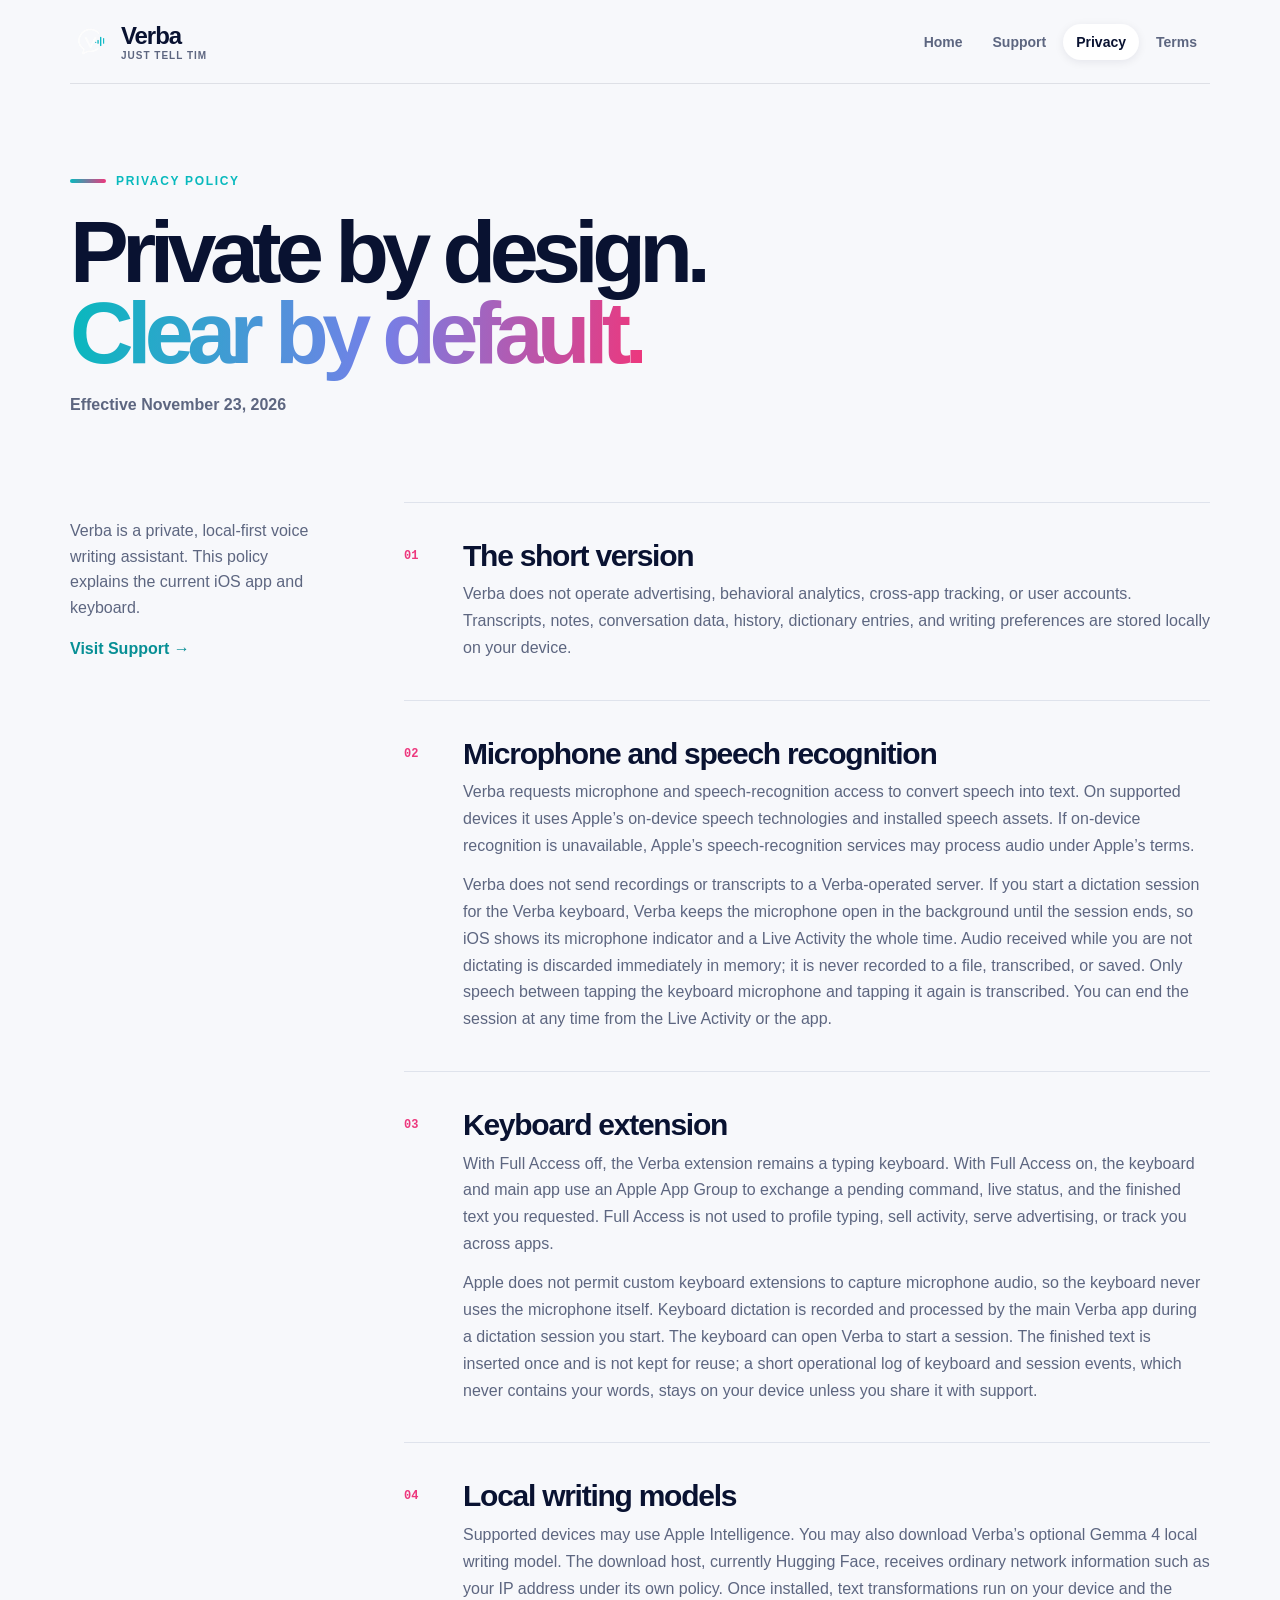
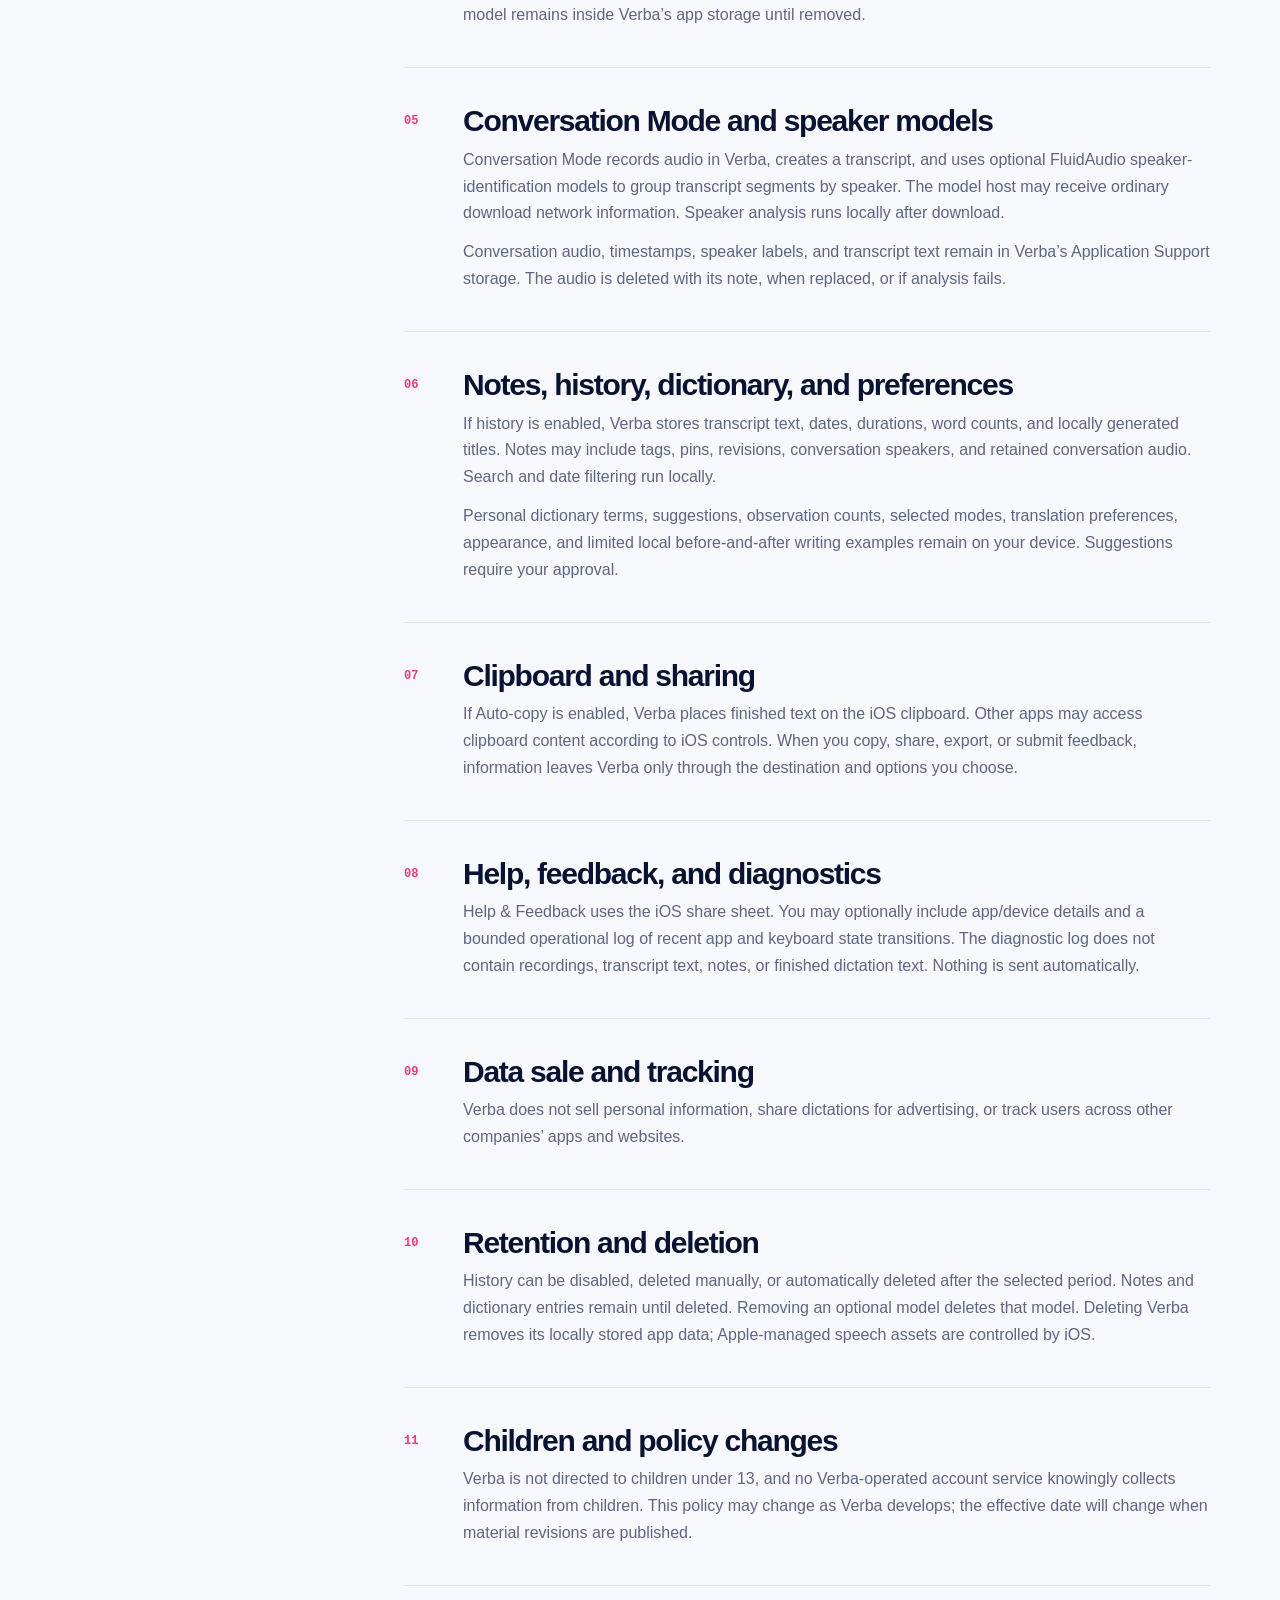
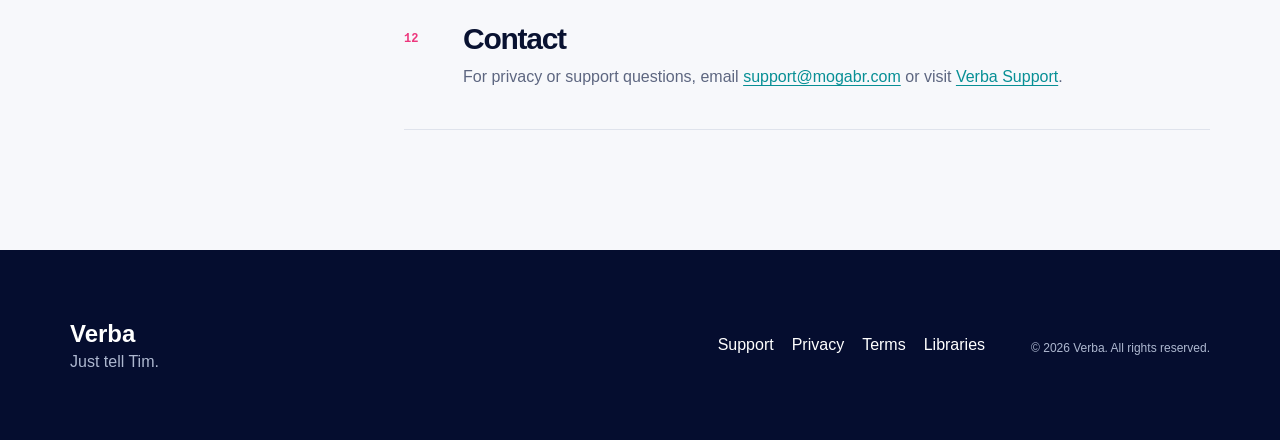
==== commit 56390222: "Update privacy, terms and support for the keyboard dictation session and Gemma 4 Co-Authored-By: Cla" ====
--- a/privacy/index.html
+++ b/privacy/index.html
@@ -4,13 +4,13 @@
 <body>
   <header class="site-header shell"><a class="brand" href="../"><img src="../verba-mark.png" alt=""><span>Verba<small>Just Tell Tim</small></span></a><nav><a href="../">Home</a><a href="../support/">Support</a><a class="active" href="./">Privacy</a><a href="../terms/">Terms</a></nav></header>
   <main>
-    <section class="policy-hero shell"><div class="eyebrow">Privacy Policy</div><h1>Private by design.<br><span class="gradient-text">Clear by default.</span></h1><p class="legal-date">Effective September 1, 2026</p></section>
+    <section class="policy-hero shell"><div class="eyebrow">Privacy Policy</div><h1>Private by design.<br><span class="gradient-text">Clear by default.</span></h1><p class="legal-date">Effective November 23, 2026</p></section>
     <div class="policy-layout shell"><aside><p>Verba is a private, local-first voice writing assistant. This policy explains the current iOS app and keyboard.</p><p><a href="../support/">Visit Support →</a></p></aside>
       <article class="prose">
         <section><span>01</span><div><h2>The short version</h2><p>Verba does not operate advertising, behavioral analytics, cross-app tracking, or user accounts. Transcripts, notes, conversation data, history, dictionary entries, and writing preferences are stored locally on your device.</p></div></section>
-        <section><span>02</span><div><h2>Microphone and speech recognition</h2><p>Verba requests microphone and speech-recognition access to convert speech into text. On supported devices it uses Apple’s on-device speech technologies and installed speech assets. If on-device recognition is unavailable, Apple’s speech-recognition services may process audio under Apple’s terms.</p><p>Verba does not send recordings or transcripts to a Verba-operated server. The App Store build does not maintain a background standby microphone session.</p></div></section>
-        <section><span>03</span><div><h2>Keyboard extension</h2><p>With Full Access off, the Verba extension remains a typing keyboard. With Full Access on, the keyboard and main app use an Apple App Group to exchange a pending command, live status, and the finished text you requested. Full Access is not used to profile typing, sell activity, serve advertising, or track you across apps.</p><p>Apple does not permit ordinary custom keyboard extensions to capture microphone audio. Keyboard-requested dictation is therefore recorded and processed only after you bring the main Verba app to the foreground. The shared result is cleared after insertion.</p></div></section>
-        <section><span>04</span><div><h2>Local writing models</h2><p>Supported devices may use Apple Intelligence. You may also download Verba’s optional Qwen3 local writing model. The download host, currently Hugging Face, receives ordinary network information such as your IP address under its own policy. Once installed, text transformations run on your device and the model remains inside Verba’s app storage until removed.</p></div></section>
+        <section><span>02</span><div><h2>Microphone and speech recognition</h2><p>Verba requests microphone and speech-recognition access to convert speech into text. On supported devices it uses Apple’s on-device speech technologies and installed speech assets. If on-device recognition is unavailable, Apple’s speech-recognition services may process audio under Apple’s terms.</p><p>Verba does not send recordings or transcripts to a Verba-operated server. If you start a dictation session for the Verba keyboard, Verba keeps the microphone open in the background until the session ends, so iOS shows its microphone indicator and a Live Activity the whole time. Audio received while you are not dictating is discarded immediately in memory; it is never recorded to a file, transcribed, or saved. Only speech between tapping the keyboard microphone and tapping it again is transcribed. You can end the session at any time from the Live Activity or the app.</p></div></section>
+        <section><span>03</span><div><h2>Keyboard extension</h2><p>With Full Access off, the Verba extension remains a typing keyboard. With Full Access on, the keyboard and main app use an Apple App Group to exchange a pending command, live status, and the finished text you requested. Full Access is not used to profile typing, sell activity, serve advertising, or track you across apps.</p><p>Apple does not permit custom keyboard extensions to capture microphone audio, so the keyboard never uses the microphone itself. Keyboard dictation is recorded and processed by the main Verba app during a dictation session you start. The keyboard can open Verba to start a session. The finished text is inserted once and is not kept for reuse; a short operational log of keyboard and session events, which never contains your words, stays on your device unless you share it with support.</p></div></section>
+        <section><span>04</span><div><h2>Local writing models</h2><p>Supported devices may use Apple Intelligence. You may also download Verba’s optional Gemma 4 local writing model. The download host, currently Hugging Face, receives ordinary network information such as your IP address under its own policy. Once installed, text transformations run on your device and the model remains inside Verba’s app storage until removed.</p></div></section>
         <section><span>05</span><div><h2>Conversation Mode and speaker models</h2><p>Conversation Mode records audio in Verba, creates a transcript, and uses optional FluidAudio speaker-identification models to group transcript segments by speaker. The model host may receive ordinary download network information. Speaker analysis runs locally after download.</p><p>Conversation audio, timestamps, speaker labels, and transcript text remain in Verba’s Application Support storage. The audio is deleted with its note, when replaced, or if analysis fails.</p></div></section>
         <section><span>06</span><div><h2>Notes, history, dictionary, and preferences</h2><p>If history is enabled, Verba stores transcript text, dates, durations, word counts, and locally generated titles. Notes may include tags, pins, revisions, conversation speakers, and retained conversation audio. Search and date filtering run locally.</p><p>Personal dictionary terms, suggestions, observation counts, selected modes, translation preferences, appearance, and limited local before-and-after writing examples remain on your device. Suggestions require your approval.</p></div></section>
         <section><span>07</span><div><h2>Clipboard and sharing</h2><p>If Auto-copy is enabled, Verba places finished text on the iOS clipboard. Other apps may access clipboard content according to iOS controls. When you copy, share, export, or submit feedback, information leaves Verba only through the destination and options you choose.</p></div></section>
